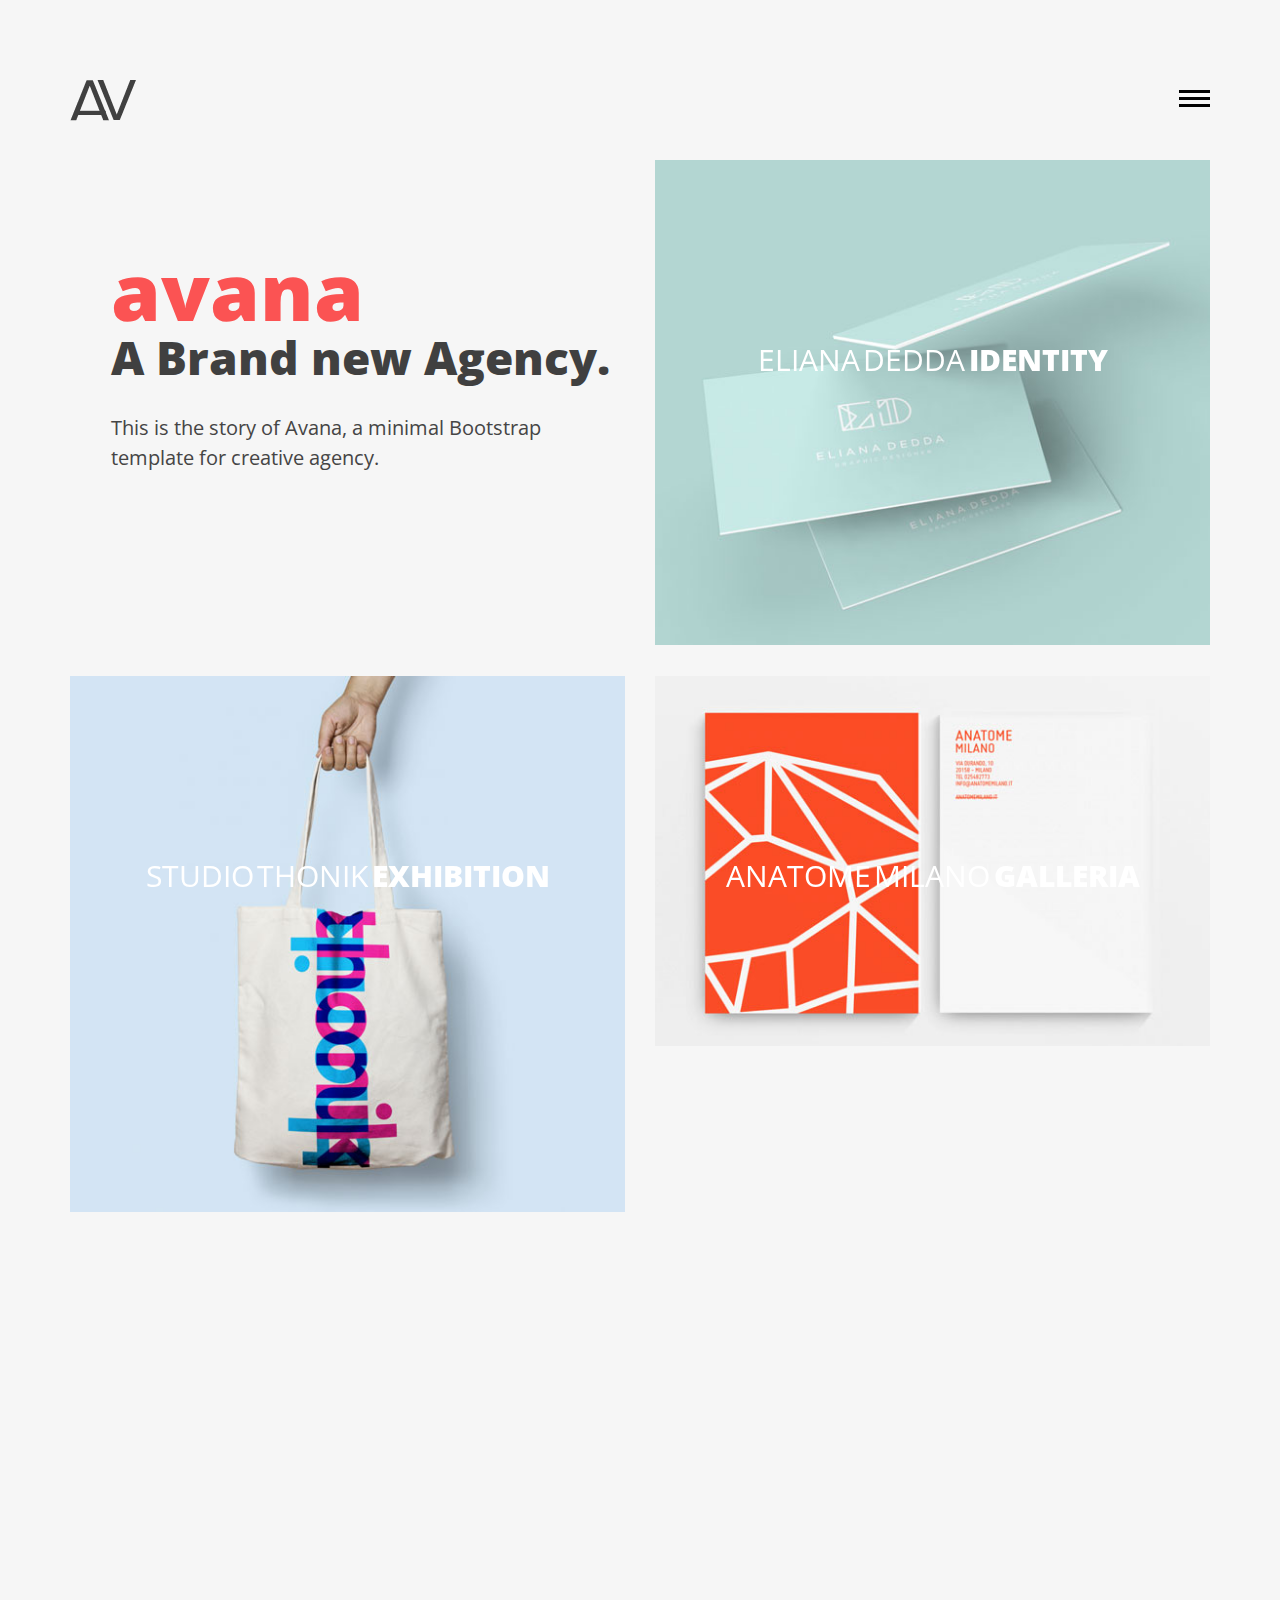
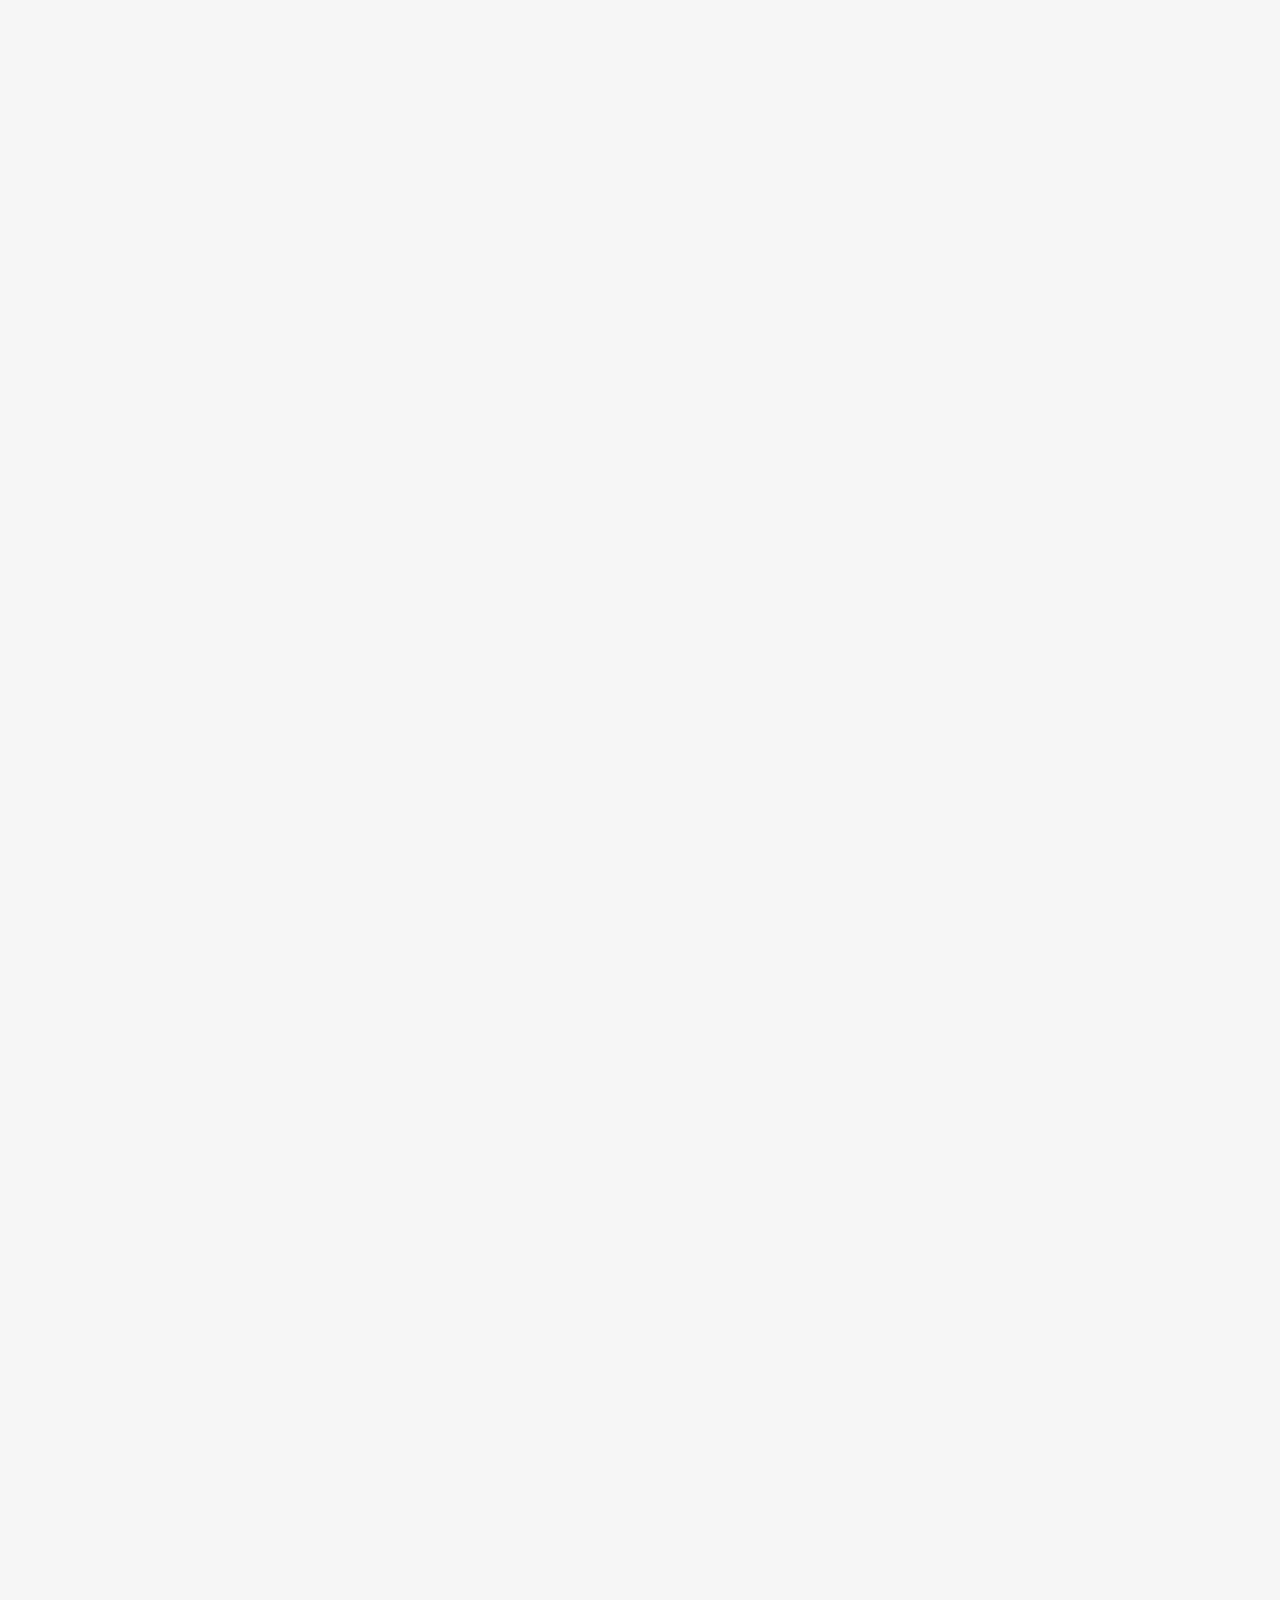
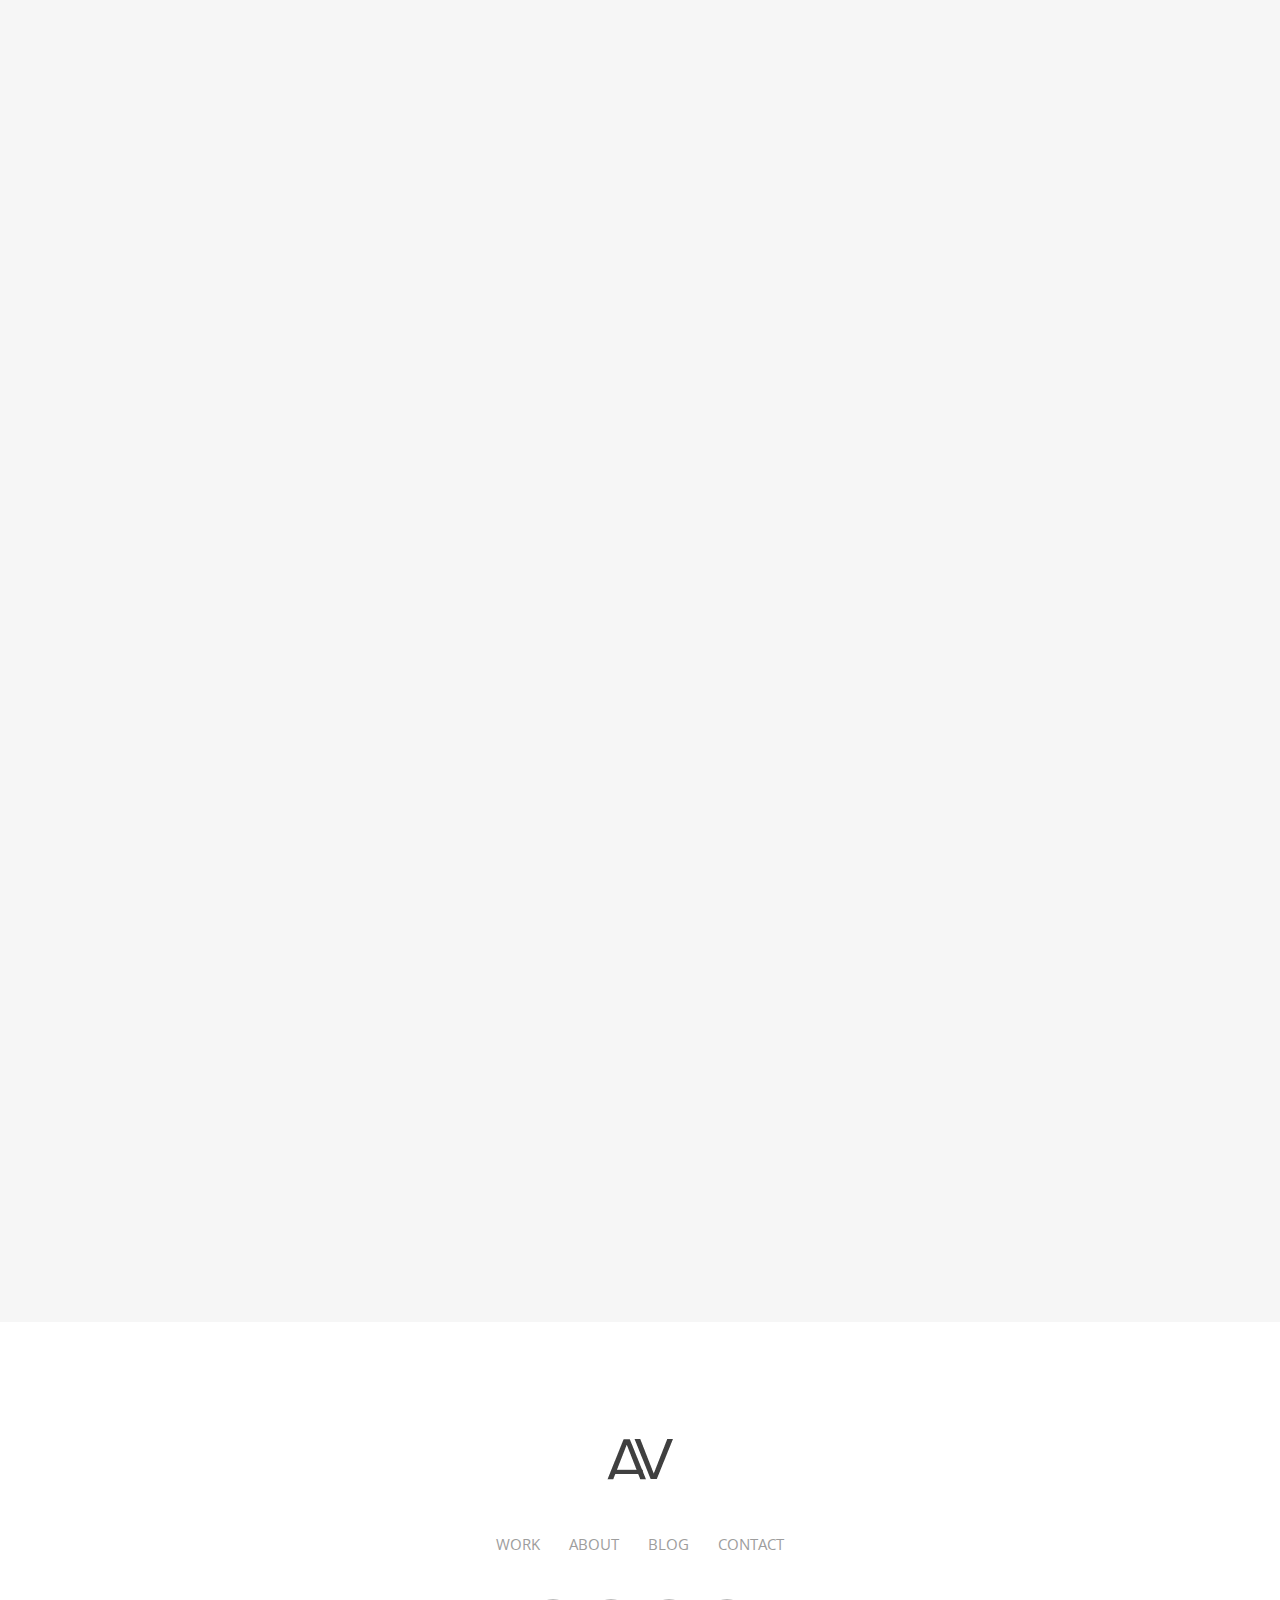
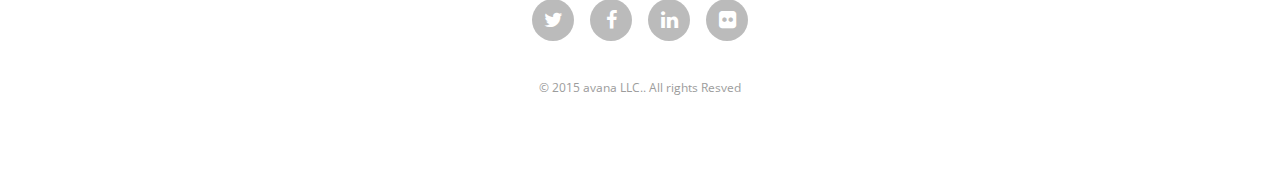
==== index.html @ 45165d76 "avana" ====
<!DOCTYPE HTML>

 <html>

    <head>

    	<meta name="viewport" content="width=device-width, initial-scale=1, maximum-scale=1" />

        <meta charset="utf-8">

        <!-- Description, Keywords and Author -->

        <meta name="description" content="">

        <meta name="author" content="">

        

        <title>:: avana LLC ::</title>

		<link rel="shortcut icon" href="images/favicon.ico" type="image/x-icon">



        <!-- style -->

        <link href="css/style.css" rel="stylesheet" type="text/css">

        <!-- style -->

        <!-- bootstrap -->

        <link href="css/bootstrap.min.css" rel="stylesheet" type="text/css">

        <!-- responsive -->

        <link href="css/responsive.css" rel="stylesheet" type="text/css">

        <!-- font-awesome -->

        <link href="css/font-awesome.min.css" rel="stylesheet" type="text/css">

        <!-- font-awesome -->

        <link href="css/effects/set2.css" rel="stylesheet" type="text/css">

        <link href="css/effects/normalize.css" rel="stylesheet" type="text/css">

        <link href="css/effects/component.css"  rel="stylesheet" type="text/css" >

	</head>



    <body>

    

    	<!-- header -->

        	<header role="header">

            	<div class="container">

                	<!-- logo -->

                    	<h1>

                        	<a href="index.html" title="avana LLC"><img src="images/logo.png" title="avana LLC" alt="avana LLC"/></a>

                        </h1>

                    <!-- logo -->

                    <!-- nav -->

                    <nav role="header-nav" class="navy">

                        <ul>

                            <li class="nav-active"><a href="index.html" title="Work">Work</a></li>

                            <li><a href="about.html" title="About">About</a></li>

                            <li><a href="blog.html" title="Blog">Blog</a></li>

                            <li><a href="contact.html" title="Contact">Contact</a></li>

                        </ul>

                    </nav>

                    <!-- nav -->

                </div>

            </header>

        <!-- header -->

        <!-- main -->

        <main role="main-home-wrapper" class="container">

        	

            <div class="row">

            

            	<section class="col-xs-12 col-sm-6 col-md-6 col-lg-6 ">

                	<article role="pge-title-content">

                    	<header>

                        	<h2><span>avana</span> A Brand new Agency.</h2>

                        </header>

                        <p>This is the story of Avana, a minimal Bootstrap template for creative agency.</p>

                    </article>

                </section>

                

                <section class="col-xs-12 col-sm-6 col-md-6 col-lg-6 grid">

                	<figure class="effect-oscar">

                    	<img src="images/home-images/image-1.jpg" alt="" class="img-responsive"/>

                        <figcaption>

                        	<h2>Eliana Dedda<span> Identity</span></h2>

							<p>Personal Brand Identity.</p>

							<a href="works-details.html">View more</a>

                        </figcaption>

                    </figure>

                </section>

                

                <div class="clearfix"></div>

                

                <section class="col-xs-12 col-sm-6 col-md-6 col-lg-6 grid">

                	<ul class="grid-lod effect-2" id="grid">

                    	<li>

                        	<figure class="effect-oscar">

                            <img src="images/home-images/image-2.jpg" alt="" class="img-responsive"/>

                            <figcaption>

                            	

                                    <h2>Studio Thonik <span>Exhibition</span></h2>

                                    <p>Project for Thonik, design studio based in Amsterdam</p>

                                    <a href="works-details.html">View more</a>

                                

                            </figcaption>

                        </figure>

                        </li>

                        

                        <li>

                        	<figure class="effect-oscar">

                            <img src="images/home-images/image-4.jpg" alt="" class="img-responsive"/>

                            <figcaption>

                                <h2>A Brand <span>new Agency</span></h2>

                                <p>Over 40,000 customers use our themes to power their</p>

                                <a href="works-details.html">View more</a>

                            </figcaption>

                        </figure>

                        </li>

                        <li>

                        	<figure class="effect-oscar">

                            <img src="images/home-images/image-2.jpg" alt="" class="img-responsive"/>

                             <figcaption>

                                <h2>Studio Thonik <span>Exhibition</span></h2>

                                    <p>Project for Thonik, design studio based in Amsterdam</p>

                                <a href="works-details.html">View more</a>

                            </figcaption>

                        </figure>

                        </li>

                        <li>

                        	<figure class="effect-oscar">

                            <img src="images/home-images/image-4.jpg" alt="" class="img-responsive"/>

                             <figcaption>

                                <h2>A Brand <span>new Agency</span></h2>

                                <p>Over 40,000 customers use our themes to power their</p>

                                <a href="works-details.html">View more</a>

                            </figcaption>

                        </figure>

                        </li>

                        <li>

                        	<figure class="effect-oscar">

                            <img src="images/home-images/image-2.jpg" alt="" class="img-responsive"/>

                             <figcaption>

                                <h2>Studio Thonik <span>Exhibition</span></h2>

                                    <p>Project for Thonik, design studio based in Amsterdam</p>

                                <a href="works-details.html">View more</a>

                            </figcaption>

                        </figure>

                        </li>

                        <li>

                        	<figure class="effect-oscar">

                            <img src="images/home-images/image-4.jpg" alt="" class="img-responsive"/>

                             <figcaption>

                                <h2>A Brand <span>new Agency</span></h2>

                                <p>Over 40,000 customers use our themes to power their</p>

                                <a href="works-details.html">View more</a>

                            </figcaption>

                        </figure>

                        </li>

                        <li>

                        	<figure class="effect-oscar">

                            <img src="images/home-images/image-2.jpg" alt="" class="img-responsive"/>

                             <figcaption>

                                <h2>Studio Thonik <span>Exhibition</span></h2>

                                    <p>Project for Thonik, design studio based in Amsterdam</p>

                                <a href="works-details.html">View more</a>

                            </figcaption>

                        </figure>

                        </li>

                        <li>

                        	<figure class="effect-oscar">

                            <img src="images/home-images/image-4.jpg" alt="" class="img-responsive"/>

                             <figcaption>

                                <h2>A Brand <span>new Agency</span></h2>

                                <p>Over 40,000 customers use our themes to power their</p>

                                <a href="works-details.html">View more</a>

                            </figcaption>

                        </figure>

                        </li>

                    </ul>

                </section>

                

                <section class="col-xs-12 col-sm-6 col-md-6 col-lg-6 grid">

                	<ul class="grid-lod effect-2" id="grid">

                    	<li>

                        	<figure class="effect-oscar">

                            <img src="images/home-images/image-3.jpg" alt="" class="img-responsive"/>

                             <figcaption>

                                <h2>Anatome Milano <span>Galleria</span></h2>

                                <p>Galerie Anatome based in Paris</p>

                                <a href="works-details.html">View more</a>

                            </figcaption>

                        </figure>

                        </li>

                        <li>

                        	<figure class="effect-oscar">

                            <img src="images/home-images/image-5.jpg" alt="" class="img-responsive"/>

                             <figcaption>

                                <h2>A Brand <span>new Agency</span></h2>

                                <p>Over 40,000 customers use our themes to power their</p>

                                <a href="works-details.html">View more</a>

                            </figcaption>

                        </figure>

                        </li>

                        <li>

                        	<figure class="effect-oscar">

                            <img src="images/home-images/image-3.jpg" alt="" class="img-responsive"/>

                             <figcaption>

                                <h2>Anatome Milano <span>Galleria</span></h2>

                                <p>Galerie Anatome based in Paris</p>

                                <a href="works-details.html">View more</a>

                            </figcaption>

                        </figure>

                        </li>

                        <li>

                        	<figure class="effect-oscar">

                            <img src="images/home-images/image-5.jpg" alt="" class="img-responsive"/>

                             <figcaption>

                                <h2>A Brand <span>new Agency</span></h2>

                                <p>Over 40,000 customers use our themes to power their</p>

                                <a href="works-details.html">View more</a>

                            </figcaption>

                        </figure>

                        </li>

                        <li>

                        	<figure class="effect-oscar">

                            <img src="images/home-images/image-3.jpg" alt="" class="img-responsive"/>

                             <figcaption>

                               <h2>Anatome Milano <span>Galleria</span></h2>

                                <p>Galerie Anatome based in Paris</p>

                                <a href="works-details.html">View more</a>

                            </figcaption>

                        </figure>

                        </li>

                        <li>

                             <figure class="effect-oscar">

                                <img src="images/home-images/image-5.jpg" alt="" class="img-responsive"/>

                                 <figcaption>

                                <h2>A Brand <span>new Agency</span></h2>

                                <p>Over 40,000 customers use our themes to power their</p>

                                <a href="works-details.html">View more</a>

                            </figcaption>

                            </figure>

                        </li>

                        <li>

                       	 	<figure class="effect-oscar">

                            <img src="images/home-images/image-3.jpg" alt="" class="img-responsive"/>

                             <figcaption>

                                <h2>Anatome Milano <span>Galleria</span></h2>

                                <p>Galerie Anatome based in Paris</p>

                                <a href="works-details.html">View more</a>

                            </figcaption>

                        </figure>

                        </li>

                        <li>

                        	<figure class="effect-oscar">

                            <img src="images/home-images/image-5.jpg" alt="" class="img-responsive"/>

                             <figcaption>

                                <h2>A Brand <span>new Agency</span></h2>

                                <p>Over 40,000 customers use our themes to power their</p>

                                <a href="works-details.html">View more</a>

                            </figcaption>

                        </figure>

                        </li>

                    </ul>

                </section>

                <div class="clearfix"></div>

            </div>

        </main>

    	<!-- main -->

        <!-- footer -->

        <footer role="footer">

            <!-- logo -->

                <h1>

                    <a href="index.html" title="avana LLC"><img src="images/logo.png" title="avana LLC" alt="avana LLC"/></a>

                </h1>

            <!-- logo -->

            <!-- nav -->

            <nav role="footer-nav">

            	<ul>

                	<li><a href="index.html" title="Work">Work</a></li>

                    <li><a href="about.html" title="About">About</a></li>

                    <li><a href="blog.html" title="Blog">Blog</a></li>

                    <li><a href="contact.html" title="Contact">Contact</a></li>

                </ul>

            </nav>

            <!-- nav -->

            <ul role="social-icons">

            	<li><a href="#"><i class="fa fa-twitter" aria-hidden="true"></i></a></li>

                <li><a href="#"><i class="fa fa-facebook" aria-hidden="true"></i></a></li>

                <li><a href="#"><i class="fa fa-linkedin" aria-hidden="true"></i></a></li>

                <li><a href="#"><i class="fa fa-flickr" aria-hidden="true"></i></a></li>

            </ul>

            <p class="copy-right">&copy; 2015  avana LLC.. All rights Resved</p>

        </footer>

        <!-- footer -->

    

        <!-- jQuery (necessary for Bootstrap's JavaScript plugins) -->

        <script src="js/jquery.min.js" type="text/javascript"></script>

        <!-- custom -->

		<script src="js/nav.js" type="text/javascript"></script>

        <script src="js/custom.js" type="text/javascript"></script>

        <!-- Include all compiled plugins (below), or include individual files as needed -->

        <script src="js/bootstrap.min.js" type="text/javascript"></script>

        <script src="js/effects/masonry.pkgd.min.js"  type="text/javascript"></script>

		<script src="js/effects/imagesloaded.js"  type="text/javascript"></script>

		<script src="js/effects/classie.js"  type="text/javascript"></script>

		<script src="js/effects/AnimOnScroll.js"  type="text/javascript"></script>

        <script src="js/effects/modernizr.custom.js"></script>

        <!-- jquery.countdown -->

        <script src="js/html5shiv.js" type="text/javascript"></script>

    </body>

</html>
---- css/style.css ----
/*

	Theme Name: avana LLC

	Template URI: 

	Description: 

	Author:

	Author URI: 

	License: 

	License URI:

	Version: 1.0

	

	1. Body style

	2. Header

	3. Main

	4. Footer

	5. About

	

*/

@import url(https://fonts.googleapis.com/css?family=Open+Sans:400,300,300italic,400italic,600,600italic,700,700italic,800,800italic);

html {

	-ms-text-size-adjust: 100%;

	-webkit-text-size-adjust: 100%;

}

*, *:before, *:after {

	-webkit-box-sizing: border-box;

	-moz-box-sizing: border-box;

	box-sizing: border-box;

}

input, textarea {

	-webkit-appearance: none;

	-webkit-border-radius: 0;

}

button, html input[type="button"],/* 1 */ input[type="reset"], input[type="submit"] {

	-webkit-appearance: button;

	cursor: pointer;

 *overflow:visible;

}

body, img,.commentys-form input[type="text"],.commentys-form input[type="email"],.commentys-form input[type="url"],.commentys-form textarea {

	transition: all .2s linear;

	-o-transition: all .2s linear;

	-moz-transition: all .2s linear;

	-webkit-transition: all .2s linear;

}

html, body, div, span, object, iframe, h1, h2, h3, h4, h5, h6, p, blockquote, pre, abbr, address, cite, code, del, dfn, em, img, ins, kbd, q, samp, small, strong, sub, sup, var, b, i, dl, dt, dd, ol, ul, li, fieldset, form, label, legend, table, caption, tbody, tfoot, thead, tr, th, td, article, aside, canvas, details, figcaption, figure, footer, header, hgroup, menu, nav, section, summary, time, mark, audio, video, input, main {

	-webkit-box-sizing: border-box;

	-moz-box-sizing: border-box;

	box-sizing: border-box;

	margin: 0;

	padding: 0;

	vertical-align: baseline;

	border: 0;

	outline: 0;

}

article, aside, details, figcaption, figure, footer, header, hgroup, menu, nav, section, img, main {

	display: block

}

audio, canvas, video {

	display: inline-block;

 *display:inline;

 *zoom:1

}

blockquote:before, blockquote:after, q:before, q:after {

	content: '';

	content: none;

}

.clear {

	clear: both;

	line-height: 0;

	height: 0;

}

a {

	text-decoration: none;

	outline: none;

	color: #010101;

	transition-delay: 0s;

	transition-duration: 0.6s;

	transition-property: all;

	transition-timing-function: ease;

}

a:focus, img:focus, button:focus, .btn:focus {outline: none;}

::-moz-selection {background-color:#fb5353;color:#fff;text-shadow:none;}

::selection {background-color: #fb5353;color: #fff;text-shadow: none;}

@font-face {font-family: 'Open Sans', sans-serif;}

/*===== Header ===*/

header[role="header"]{ padding-top:80px; padding-bottom:39px}

header[role="header"] h1{ padding:0; margin:0}

header[role="header"] h1 > a{ max-width:66px; display:block; float:left}

header[role="header"] nav{ padding-top:10px;transition-delay: 0s;

transition-duration: 0.6s;transition-property: all;transition-timing-function: ease;}

header[role="header"] nav ul{ display:none; position: fixed; z-index:60; text-align:center; width:100%; height:100%; top:0; left:0; right:0; background-color:rgba(255,255,255,0.8); padding:0; margin:0; padding-top:199px;}

header[role="header"] nav ul > li{ font-weight:800; font-size:42px; display:block}

header[role="header"] nav ul > li > a{ display:block; line-height:72px; color:#404040}

header[role="header"] nav ul > li:hover a,header[role="header"] nav ul > li.nav-active a{ text-decoration:none; color:#fb5353}

header[role="header"] nav #menu-button {width: 31px;font-size: 0;float: right;height: 19px;position: relative; z-index:70;

-webkit-transform: rotate(0deg);-moz-transform: rotate(0deg);-o-transform: rotate(0deg);transform: rotate(0deg);-webkit-transition: .5s ease-in-out;-moz-transition: .5s ease-in-out;-o-transition: .5s ease-in-out;transition: .5s ease-in-out;cursor: pointer;}

header[role="header"] nav #menu-button span {display: block;position: absolute;z-index: 60;height: 3px;

width: 100%;background: #111111;opacity: 1;left: 0;

-webkit-transform: rotate(0deg);-moz-transform: rotate(0deg);-o-transform: rotate(0deg);

transform: rotate(0deg);-webkit-transition: .25s ease-in-out;-moz-transition: .25s ease-in-out;-o-transition: .25s ease-in-out;transition: .25s ease-in-out;}

header[role="header"] nav #menu-button span {background: #010101;}

header[role="header"] nav #menu-button span:nth-child(1) {top:0px;}

header[role="header"] nav #menu-button span:nth-child(2) {top:7px;}

header[role="header"] nav #menu-button span:nth-child(3) {top:14px;}

header[role="header"] nav #menu-button.open span:nth-child(1) {top: 10px;

-webkit-transform: rotate(135deg);-moz-transform: rotate(135deg);-o-transform: rotate(135deg);transform: rotate(135deg);}

header[role="header"] nav #menu-button.open span:nth-child(2) {opacity: 0;left: -60px;}

header[role="header"] nav #menu-button.open span:nth-child(3) {top: 10px;

-webkit-transform: rotate(-135deg);-moz-transform: rotate(-135deg);-o-transform: rotate(-135deg);transform: rotate(-135deg);}

/*===== main ===*/

main[role="main-home-wrapper"],main[role="main-inner-wrapper"] { padding-bottom:90px}

main[role="main-home-wrapper"] article[role="pge-title-content"],main[role="main-inner-wrapper"] article[role="pge-title-content"]{ padding-left:41px}

main[role="main-home-wrapper"] article[role="pge-title-content"] header,main[role="main-inner-wrapper"] article[role="pge-title-content"] header{ padding-bottom:19px; padding-top:83px}

main[role="main-home-wrapper"] article[role="pge-title-content"] header h2,main[role="main-inner-wrapper"] article[role="pge-title-content"] header h2{ font-size:46px; line-height:53px; color:#404040; font-weight:800}

main[role="main-home-wrapper"] article[role="pge-title-content"] header h2 span,main[role="main-inner-wrapper"] article[role="pge-title-content"] header h2 span{ display:block; font-size:80px; color:#fb5353; padding-bottom:15px}

main[role="main-home-wrapper"] article[role="pge-title-content"] p,main[role="main-inner-wrapper"] article[role="pge-title-content"] p{ font-size:20px; line-height:30px; color:#454545}

/*===== footer ===*/

footer[role="footer"]{ background-color:#FFF; padding-top:100px; padding-bottom:77px}

footer[role="footer"] > h1 a{ margin:0 auto; display:block; max-width:66px;}

footer[role="footer"] nav{ padding-top:37px; padding-bottom:43px}

footer[role="footer"] nav > ul{ text-align:center; padding:0; margin:0}

footer[role="footer"] nav > ul > li{ display: inline-block; text-transform:uppercase; font-size:15px; margin:0 13px}

footer[role="footer"] nav > ul > li > a{ color:#9d9d9d}

footer[role="footer"] nav > ul > li:hover a{ text-decoration:none; color:#fb5353}

footer[role="footer"] ul[role="social-icons"]{ padding:0; margin:0; text-align:center; padding-bottom:40px;}

footer[role="footer"] ul[role="social-icons"] > li{ display: inline-block; margin:0 6.5px}

footer[role="footer"] ul[role="social-icons"] > li > a{ display:block; width:42px; height:42px; background-color:#bbbbbb; color:#FFF; line-height:42px; font-size:20px; border-radius:100%; text-align:center}

footer[role="footer"] ul[role="social-icons"] > li:hover a{ background-color:#fb5353}

footer[role="footer"] .copy-right{ text-align:center; display:block; font-size:12px; line-height:13px; color:#9c9c9c}

/*===== About ===*/

main[role="main-inner-wrapper"] .about-content{ background-color:#fb5353; padding-top:57px; padding-left:70px; padding-right:67px; padding-bottom:58px}

main[role="main-inner-wrapper"] .about-content p{ font-size:17px; line-height:30px; color:#FFF; padding-bottom:20px}

main[role="main-inner-wrapper"] .thumbnails-pan{ padding-top:30px}

main[role="main-inner-wrapper"] .thumbnails-pan section figure{ background-color:#FFF; position:relative; overflow:hidden; cursor:pointer}

main[role="main-inner-wrapper"] .thumbnails-pan section figure,main[role="main-inner-wrapper"] .thumbnails-pan section figure, img,main[role="main-inner-wrapper"] .thumbnails-pan section figure figcaption,section.blog-content figure,section.blog-content figure img,section.blog-content  article{transition-delay: 0s;transition-duration: 0.6s;transition-property: all;transition-timing-function: ease;}

main[role="main-inner-wrapper"] .thumbnails-pan section figure figcaption{ position:absolute; bottom:-50%; left:0; right:0; background-color:#fb5353; margin:0 69px; text-align:center; color:#FFF; padding-top:16px; padding-bottom:27px}

main[role="main-inner-wrapper"] .thumbnails-pan section figure figcaption h3{ font-size:21px; line-height:22px; font-weight:300}

main[role="main-inner-wrapper"] .thumbnails-pan section figure figcaption h5{ text-transform:uppercase; font-size:13px; line-height:14px; font-weight:bold}

main[role="main-inner-wrapper"] .thumbnails-pan section figure:hover,section.blog-content:hover article{ background-color:#fb5353; color:#FFF}

main[role="main-inner-wrapper"] .thumbnails-pan section figure:hover img,section.blog-content:hover figure img{-webkit-transform: scale3d(1.08,1.08,2);transform: scale3d(1.08,1.08,2); opacity:0.5}

main[role="main-inner-wrapper"] .thumbnails-pan section figure:hover figcaption{ bottom:0;}

/*===== Blog ===*/

article[role="pge-title-content"].blog-header{ padding-bottom:218px}

section.blog-content{ margin-bottom:29px}

section.blog-content figure{ overflow:hidden; position:relative;background-color: rgba(255,255,255,0.4); cursor:pointer}

section.blog-content figure .post-date{ text-align:center; color:#FFF; font-weight:800; font-size:14px; line-height:18px; text-transform:uppercase; display:block; background-color:#fb5353; width:130px; height:130px; position:absolute; left:0; top:0; padding-top:41px; z-index:50}

section.blog-content figure .post-date span{ font-size:50px; line-height:35px; display:block}

section.blog-content  article{ font-size:21px; line-height:30px; color:#FFF;  font-weight:800; color:#343434; padding-left:42px; padding-top:33px; padding-bottom:31px;}

section.blog-content:hover figure img{ opacity:0.5}

/*===== Contact ===*/

article[role="pge-title-content"].contact-header{ padding-bottom:218px}

article[role="pge-title-content"].contact-header p a{ color:#343434; padding-right:34px}

article[role="pge-title-content"].contact-header p a:hover{color:#fb5353; text-decoration:none}

.demo-wrapper {width: 100%;margin: 0 auto;height:499px;}

#surabaya {width: 100%;height: 100%;}

.error_message{ color:#e84d49}

#success_page h3,#success_page p{color:#60ca6f }

.contat-from-wrapper{ padding:0 69px; margin-top:108px}

.contat-from-wrapper input[type="text"],.contat-from-wrapper input[type="email"],.contat-from-wrapper textarea{ width:100%; display:block; outline:none; border-bottom:1px solid #bbbbbb; background-color:inherit; color:#404040; font-size:21px; line-height:23px; padding-bottom:24px}

.contat-from-wrapper input[type="text"]:focus,.contat-from-wrapper input[type="email"]:focus,.contat-from-wrapper textarea:focus{ border-bottom-color:#9f9e9e}

.contat-from-wrapper form ::-webkit-input-placeholder { color:#404040; }

.contat-from-wrapper form ::-moz-placeholder { color:#404040; } /* firefox 19+ */

.contat-from-wrapper form :-ms-input-placeholder { color:#404040; } /* ie */

.contat-from-wrapper form input:-moz-placeholder { color:#404040; }

.contat-from-wrapper textarea{ border-bottom:1px solid #bbbbbb; border-left:none; border-right:none; border-top:none; height:77px; margin-top:56px}

.contat-from-wrapper input[type="submit"]{ display:block; border:none; outline:none; width:200px; line-height:60px; text-transform:uppercase; font-size:21px; color:#FFF; font-weight:800; letter-spacing:2px; background-color:#e84d49; margin:41px auto; margin-bottom:0}

.contat-from-wrapper input[type="submit"]:hover{background-color:#f8524e}

/*== Work Details ==*/

.work-details,.blog-details{ padding:0 69px; margin-top:73px}

.work-details header h2{ color:#343434; font-size:36px; font-weight:800}

.work-details header a{ display:inline-block; color:#fb5353; font-size:18px;font-weight:800;padding-top:3px}

.work-details header a i{ color:#0d0d0d; padding-left:10px}

.work-details header a:hover{ color:#0d0d0d; text-decoration:none}

.work-details header a:hover i{ color:#fb5353}

.work-details p{ font-size:16px; color:#666666; line-height:30px; margin-bottom:20px; font-weight:300}

.work-details p strong{ font-weight:800}

.work-images{ margin-top:46px}

.work-images li{ margin-bottom:50px}

/*== Blog Details ==*/

.bog-header { padding-bottom:62px}

.bog-header h3,.comments-pan h3,.commentys-form h4{ color:#404040;font-weight:800; padding-bottom:24px; display:block}

.bog-header h3 span{ color:#fb5353}

.bog-header h2{ font-size:36px; font-weight:normal}

.blog-details .enter-content{ margin-top:62px}

.blog-details .enter-content p{ font-size:16px; line-height:30px; font-weight:300; margin-bottom:23px}

.comments-pan{border-top:2px solid #dedede; padding-top:15px}

.comments-pan h3{border-bottom:2px solid #dedede; padding-bottom:34px; margin-bottom:52px}

.comments-reply,.reply-pan{ padding:0; margin:0; list-style:none}

.comments-reply li{ display:block; border-bottom:2px solid #dedede; overflow:hidden; padding-bottom:51px; margin-bottom:39px}

.comments-reply li figure{ float:left; width:70px; background-color:#000}

.comments-reply li section{ float:left; padding-left:30px; font-size:16px; line-height:30px; font-weight:300; color:#343434;width: 92%;}

.comments-reply li section .date-pan{ font-size:14px; line-height:18px; padding-bottom:25px}

.comments-reply li section h4{font-weight:800; color:#404040; font-size:21px; margin-bottom:6px; margin-top:0}

.comments-reply li section h4 a{ font-size:16px; color:#fb5353;font-weight:400; display:inline-block; padding-left:20px}

.reply-pan{ clear:both; display:block; margin-left:100px;padding-top:39px }

.reply-pan li{ border-bottom:none;border-top:2px solid #dedede; padding-bottom:0; margin-bottom:0;padding-top:38px;}

.commentys-form h4{ font-size:24px}

.commentys-form form{ margin-top:30px}

.commentys-form input[type="text"],.commentys-form input[type="email"],.commentys-form input[type="url"],.commentys-form textarea{ font-size:21px; line-height:22px; color:#404040; padding-bottom:26px; border-bottom:2px solid #bbbbbb; width:100%; display:block; border-left:none; border-right:none; border-top:none; background-color:transparent; outline:none}

.commentys-form textarea{ margin-top:57px}

.commentys-form input[type="text"]:focus,.commentys-form input[type="email"]:focus,.commentys-form input[type="url"]:focus,.commentys-form textarea:focus{ border-bottom-color:#000}

.commentys-form input[type="button"]{ padding:0 36px; text-transform:uppercase; display:inline-block; font-size:21px; line-height:60px; color:#FFF; font-weight: bold; text-align:center; border:none; outline:none; background-color:#fb5353; margin-top:50px}

.commentys-form input[type="button"]:hover{ background-color:#ff5c5c}
---- css/responsive.css ----
/* md */
@media (min-width: 992px) and (max-width: 1199px) {
	.comments-reply li section{ width:88%}
}
/* sm */
@media (min-width: 768px) and (max-width: 991px) {
	header[role="header"]{ padding:8% 0;}
	header[role="header"] nav ul{ padding-top:10%}
	main[role="main-home-wrapper"] article[role="pge-title-content"],main[role="main-inner-wrapper"] article[role="pge-title-content"]{ padding-left:0}
	main[role="main-home-wrapper"] article[role="pge-title-content"] header,main[role="main-inner-wrapper"] article[role="pge-title-content"] header{ padding-top:0}
	main[role="main-home-wrapper"] article[role="pge-title-content"] header h2,main[role="main-inner-wrapper"] article[role="pge-title-content"] header h2{ font-size:34px}
	main[role="main-home-wrapper"] article p br{ display:none}
	footer[role="footer"]{ padding:30px 0}
	footer[role="footer"] nav{ padding:15px 0}
	main[role="main-inner-wrapper"] .about-content{ padding:5%}
	main[role="main-inner-wrapper"] .thumbnails-pan section figure figcaption{ margin:0 10%}
	section.blog-content figure .post-date{ padding-top:20px; height:100px; width:100px}
	article.contact-header[role="pge-title-content"] p a{padding-right:10px}
	.contat-from-wrapper{ margin-top:10px; padding:0 15px}
	.grid-lod li{ width:100% !important; position:static !important; display:inline-block}
	.grid-lod li img{ width:100%}
	.work-details,.blog-details{ padding:0; margin-top:0}
	.comments-reply li section{ width:88%}
}
/* xs */
@media (max-width: 767px) {
	header[role="header"]{ padding:8% 0;}
	header[role="header"] nav ul{ padding-top:10%}
	header[role="header"] nav ul > li{ font-size:30px}
	header[role="header"] nav ul > li > a{ line-height:55px}
	main[role="main-home-wrapper"] article[role="pge-title-content"],main[role="main-inner-wrapper"] article[role="pge-title-content"]{ padding-left:0}
	main[role="main-home-wrapper"] article[role="pge-title-content"] header,main[role="main-inner-wrapper"] article[role="pge-title-content"] header{ padding-top:10px}
	main[role="main-home-wrapper"] article[role="pge-title-content"] header h2,main[role="main-inner-wrapper"] article[role="pge-title-content"] header h2{ font-size:47px}
	main[role="main-home-wrapper"] article[role="pge-title-content"] header h2 span, main[role="main-inner-wrapper"] article[role="pge-title-content"] header h2 span{ font-size:60px;}
	main[role="main-home-wrapper"] article{ padding-bottom:30px}
	main[role="main-home-wrapper"] article p br{ display:none}
	footer[role="footer"]{ padding:40px 0}
	footer[role="footer"] nav{ padding:15px 0}
	main[role="main-inner-wrapper"] .about-content{ padding:5%}
	main[role="main-inner-wrapper"] .thumbnails-pan section figure{ margin-bottom:20px}
	article[role="pge-title-content"].blog-header,article[role="pge-title-content"].contact-header{ padding-bottom:30px}
	section.blog-content figure .post-date{ padding-top:20px; height:100px; width:100px}
	section.blog-content article{ padding:2% 5%; font-size:18px; line-height:24px;font-family: 'proxima_nova_cn_rgregular';}
	article.contact-header[role="pge-title-content"] p a{ font-size:18px; padding-right:10px}
	.contat-from-wrapper{ margin-top:10px; padding:0 15px}
	.contat-from-wrapper input[type="text"], .contat-from-wrapper input[type="email"]{ margin-bottom:20px}
	.contat-from-wrapper textarea{ margin-top:0}
	.work-details,.blog-details{ padding:0; margin-top:0}
	.work-images{ margin-top:0}
	.work-images li{ margin-bottom:0; width:100%}
	.work-images li figcaption h2{ font-size:18px;}
	.grid-lod li{ width:100% !important; position:static !important}
	.bog-header h3, .comments-pan h3, .commentys-form h4{ padding-bottom:0}
	.bog-header h2{ font-size:18px; line-height:26px}
	.bog-header{ padding-bottom:20px}
	.blog-details .enter-content{ margin-top:10px}
	.blog-details .enter-content p,.comments-reply li section{ font-size:14px; line-height:26px}
	.comments-pan h3{ padding-bottom:20px; margin-top:0}
	.comments-reply li section{ float:none; width:auto; padding-left:0}
	.comments-reply li figure{ margin-right:20px}
	.reply-pan{ margin-left:20px}
	.commentys-form input[type="text"], .commentys-form input[type="email"], .commentys-form input[type="url"], .commentys-form textarea{ margin-bottom:20px}
	.commentys-form textarea{ margin-top:0; margin-bottom:0}
	
}
---- css/effects/set2.css ----
.grid {

	position: relative;

	list-style: none; overflow:hidden; 

	text-align: center;

}



/* Common style */

.grid figure {

	position: relative;margin-bottom:31px;

	overflow: hidden;

	min-width: 100%;

	max-width: 100%;

	width:100%;

	height: 100%; min-height:100%;

	background: #3085a3;

	text-align: center;

	cursor: pointer;

}



.grid figure img {

	position: relative;

	display: block;

	min-height: 100%;

	max-width: 100%;

	opacity: 0.8;

}



.grid figure figcaption {

	padding:0;

	color: #fff;

	text-transform: uppercase;

	font-size: 1.25em;

	-webkit-backface-visibility: hidden;

	backface-visibility: hidden;

	line-height:100%;

}

.grid figure figcaption header a{}

.grid figure figcaption::before,

.grid figure figcaption::after {

	pointer-events: none;

}



.grid figure figcaption,

.grid figure figcaption > a {

	position: absolute;

	top: 0;

	left: 0;

	width: 100%;

	height: 100%;

}



/* Anchor will cover the whole item by default */

/* For some effects it will show as a button */

.grid figure figcaption > a {

	z-index: 1000;

	text-indent: 200%;

	white-space: nowrap;

	font-size: 0;

	opacity: 0;

}



.grid figure h2 {

	word-spacing: -0.15em;

	font-weight:400; color:#FFF;

}



.grid figure h2 span {

	font-weight: 800;

}



.grid figure h2,

.grid figure p {

	margin: 0;

}



.grid figure p {

	letter-spacing: 1px;

	font-size:16px; line-height:22px;

}





/* Individual effects */




/*---------------*/

/***** Oscar *****/

/*---------------*/



figure.effect-oscar {

	/*background: -webkit-linear-gradient(45deg, #22682a 0%, #9b4a1b 40%, #3a342a 100%);

	background: linear-gradient(45deg, #22682a 0%,#9b4a1b 40%,#3a342a 100%);*/

	background-color:#fb5353;

}



figure.effect-oscar img {

	opacity: 1;

	-webkit-transition: opacity 0.35s;

	transition: opacity 0.35s;

}



figure.effect-oscar figcaption {

	padding: 4em;

	background-color: rgba(58,52,42,0);

	-webkit-transition: background-color 0.35s;

	transition: background-color 0.35s;

}



figure.effect-oscar figcaption::before {

	position: absolute;

	top: 30px;

	right: 30px;

	bottom: 30px;

	left: 30px;

	border: 1px solid #fff;

	content: '';

}



figure.effect-oscar h2 {

font-weight:400;	margin: 20% 0 10px 0;

	-webkit-transition: -webkit-transform 0.35s;

	transition: transform 0.35s;

	-webkit-transform: translate3d(0,100%,0);

	transform: translate3d(0,100%,0);

}

figure.effect-oscar h2 span{

	font-weight:800

}

figure.effect-oscar figcaption::before,

figure.effect-oscar p {

	font-weight:400;

	opacity: 0;

	-webkit-transition: opacity 0.35s, -webkit-transform 0.35s;

	transition: opacity 0.35s, transform 0.35s;

	-webkit-transform: scale(0);

	transform: scale(0);

}



figure.effect-oscar:hover h2 {

	-webkit-transform: translate3d(0,0,0);

	transform: translate3d(0,0,0);

}



figure.effect-oscar:hover figcaption::before,

figure.effect-oscar:hover p {

	opacity: 1;

	-webkit-transform: scale(1);

	transform: scale(1);

}



figure.effect-oscar:hover figcaption {

	background-color: rgba(58,52,42,0);

}



figure.effect-oscar:hover img {

	opacity: 0.4;

}



@media screen and (max-width: 50em) {

	.content {

		padding: 0 10px;

		text-align: center;

	}

	.grid figure {

		display: inline-block;

		float: none;

		margin: 10px auto;

		width: 100%;

	}

}

@media (min-width: 768px) and (max-width: 991px) {

	figure.effect-oscar figcaption::before{ left:10px; right:10px; top:10px; bottom:10px;}

	figure.effect-oscar figcaption{ padding:0em}

	figure.effect-oscar h2{ font-size:20px;}

	figure.effect-oscar p{ font-size:13px;  padding:2%; display:block; width:90%; margin:0 auto;}

}



@media (max-width: 767px) {

	figure.effect-oscar figcaption::before{ left:10px; right:10px; top:10px; bottom:10px;}

	figure.effect-oscar figcaption{ padding:0em}

	figure.effect-oscar h2{ font-size:15px;}

	figure.effect-oscar p{ font-size:13px;  padding:2%; display:block; width:90%; margin:0 auto;}

}
---- css/effects/component.css ----
.grid-lod {
	/*max-width: 69em;
	list-style: none;
	margin: 30px auto;
	padding: 0;*/
}

.grid-lod li {
	display: block;
/*	float: left;
	padding: 7px;
	width: 33%;*/
	opacity: 0;
}

.grid-lod li.shown,
.no-js .grid-lod li,
.no-cssanimations .grid-lod li {
	opacity: 1;
}

.grid-lod li a,
.grid-lod li img {
	outline: none;
	border: none;
	display: block;
	max-width: 100%;
}

/* Effect 1: opacity */
.grid-lod.effect-1 li.animate {
	-webkit-animation: fadeIn 0.65s ease forwards;
	animation: fadeIn 0.65s ease forwards;
}

@-webkit-keyframes fadeIn {
	0% { }
	100% { opacity: 1; }
}

@keyframes fadeIn {
	0% { }
	100% { opacity: 1; }
}

/* Effect 2: Move Up */
.grid-lod.effect-2 li.animate {
	-webkit-transform: translateY(200px);
	transform: translateY(200px);
	-webkit-animation: moveUp 0.65s ease forwards;
	animation: moveUp 0.65s ease forwards;
}

@-webkit-keyframes moveUp {
	0% { }
	100% { -webkit-transform: translateY(0); opacity: 1; }
}

@keyframes moveUp {
	0% { }
	100% { -webkit-transform: translateY(0); transform: translateY(0); opacity: 1; }
}

/* Effect 3: Scale up */
.grid-lod.effect-3 li.animate {
	-webkit-transform: scale(0.6);
	transform: scale(0.6);
	-webkit-animation: scaleUp 0.65s ease-in-out forwards;
	animation: scaleUp 0.65s ease-in-out forwards;
}

@-webkit-keyframes scaleUp {
	0% { }
	100% { -webkit-transform: scale(1); opacity: 1; }
}

@keyframes scaleUp {
	0% { }
	100% { -webkit-transform: scale(1); transform: scale(1); opacity: 1; }
}

/* Effect 4: fall perspective */
.grid-lod.effect-4 {
	-webkit-perspective: 1300px;
	perspective: 1300px;
}

.grid-lod.effect-4 li.animate {
	-webkit-transform-style: preserve-3d;
	transform-style: preserve-3d;
	-webkit-transform: translateZ(400px) translateY(300px) rotateX(-90deg);
	transform: translateZ(400px) translateY(300px) rotateX(-90deg);
	-webkit-animation: fallPerspective .8s ease-in-out forwards;
	animation: fallPerspective .8s ease-in-out forwards;
}

@-webkit-keyframes fallPerspective {
	0% { }
	100% { -webkit-transform: translateZ(0px) translateY(0px) rotateX(0deg); opacity: 1; }
}

@keyframes fallPerspective {
	0% { }
	100% { -webkit-transform: translateZ(0px) translateY(0px) rotateX(0deg); transform: translateZ(0px) translateY(0px) rotateX(0deg); opacity: 1; }
}

/* Effect 5: fly (based on http://lab.hakim.se/scroll-effects/ by @hakimel) */
.grid-lod.effect-5 {
	-webkit-perspective: 1300px;
	perspective: 1300px;
}

.grid-lod.effect-5 li.animate {
	-webkit-transform-style: preserve-3d;
	transform-style: preserve-3d;
	-webkit-transform-origin: 50% 50% -300px;
	transform-origin: 50% 50% -300px;
	-webkit-transform: rotateX(-180deg);
	transform: rotateX(-180deg);
	-webkit-animation: fly .8s ease-in-out forwards;
	animation: fly .8s ease-in-out forwards;
}

@-webkit-keyframes fly {
	0% { }
	100% { -webkit-transform: rotateX(0deg); opacity: 1; }
}

@keyframes fly {
	0% { }
	100% { -webkit-transform: rotateX(0deg); transform: rotateX(0deg); opacity: 1; }
}

/* Effect 6: flip (based on http://lab.hakim.se/scroll-effects/ by @hakimel) */
.grid-lod.effect-6 {
	-webkit-perspective: 1300px;
	perspective: 1300px;
}

.grid-lod.effect-6 li.animate {
	-webkit-transform-style: preserve-3d;
	transform-style: preserve-3d;
	-webkit-transform-origin: 0% 0%;
	transform-origin: 0% 0%;
	-webkit-transform: rotateX(-80deg);
	transform: rotateX(-80deg);
	-webkit-animation: flip .8s ease-in-out forwards;
	animation: flip .8s ease-in-out forwards;
}

@-webkit-keyframes flip {
	0% { }
	100% { -webkit-transform: rotateX(0deg); opacity: 1; }
}

@keyframes flip {
	0% { }
	100% { -webkit-transform: rotateX(0deg); transform: rotateX(0deg); opacity: 1; }
}

/* Effect 7: helix (based on http://lab.hakim.se/scroll-effects/ by @hakimel) */
.grid-lod.effect-7 {
	-webkit-perspective: 1300px;
	perspective: 1300px;
}

.grid-lod.effect-7 li.animate {
	-webkit-transform-style: preserve-3d;
	transform-style: preserve-3d;
	-webkit-transform: rotateY(-180deg);
	transform: rotateY(-180deg);
	-webkit-animation: helix .8s ease-in-out forwards;
	animation: helix .8s ease-in-out forwards;
}

@-webkit-keyframes helix {
	0% { }
	100% { -webkit-transform: rotateY(0deg); opacity: 1; }
}

@keyframes helix {
	0% { }
	100% { -webkit-transform: rotateY(0deg); transform: rotateY(0deg); opacity: 1; }
}

/* Effect 8:  */
.grid-lod.effect-8 {
	-webkit-perspective: 1300px;
	perspective: 1300px;
}

.grid-lod.effect-8 li.animate {
	-webkit-transform-style: preserve-3d;
	transform-style: preserve-3d;
	-webkit-transform: scale(0.4);
	transform: scale(0.4);
	-webkit-animation: popUp .8s ease-in forwards;
	animation: popUp .8s ease-in forwards;
}

@-webkit-keyframes popUp {
	0% { }
	70% { -webkit-transform: scale(1.1); opacity: .8; -webkit-animation-timing-function: ease-out; }
	100% { -webkit-transform: scale(1); opacity: 1; }
}

@keyframes popUp {
	0% { }
	70% { -webkit-transform: scale(1.1); transform: scale(1.1); opacity: .8; -webkit-animation-timing-function: ease-out; animation-timing-function: ease-out; }
	100% { -webkit-transform: scale(1); transform: scale(1); opacity: 1; }
}

@media screen and (max-width: 900px) {
	.grid-lod li {
		width: 50%;
	}
}

@media screen and (max-width: 400px) {
	.grid-lod li {
		width: 100%;
	}
}
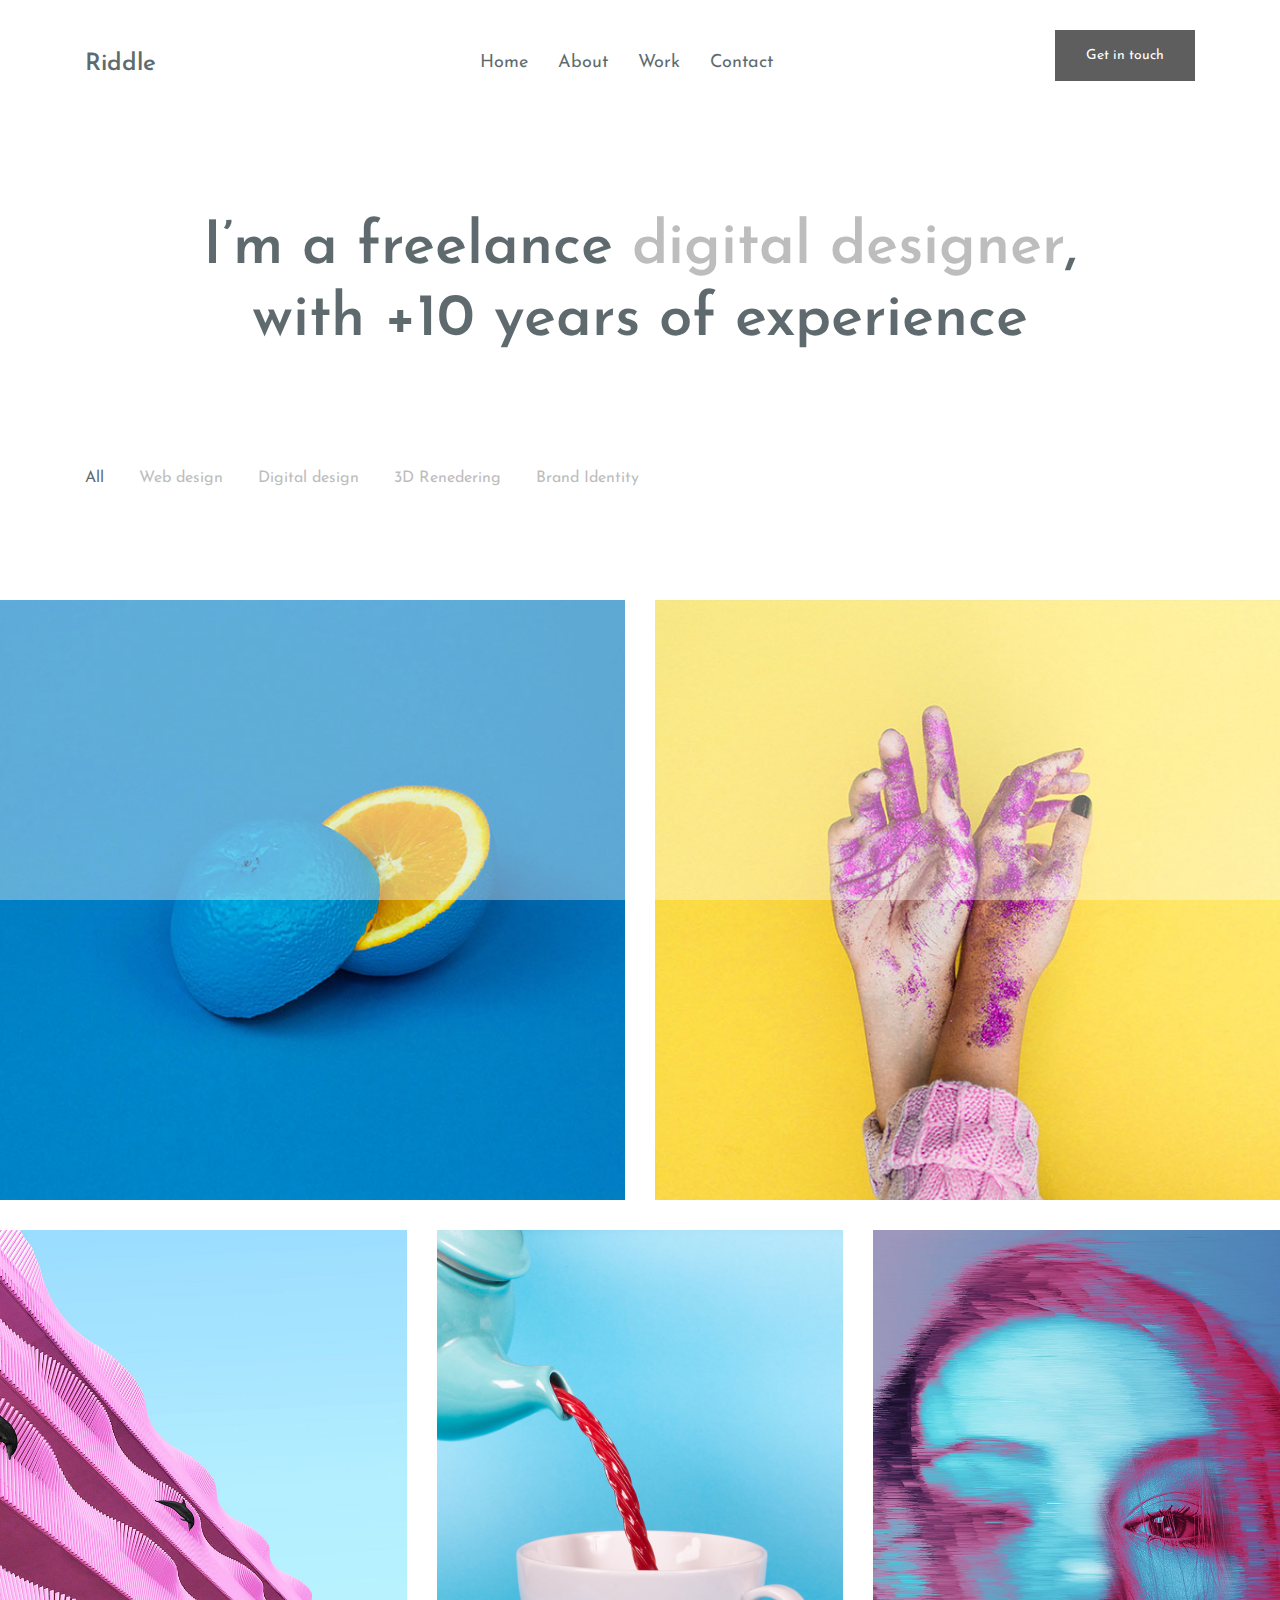
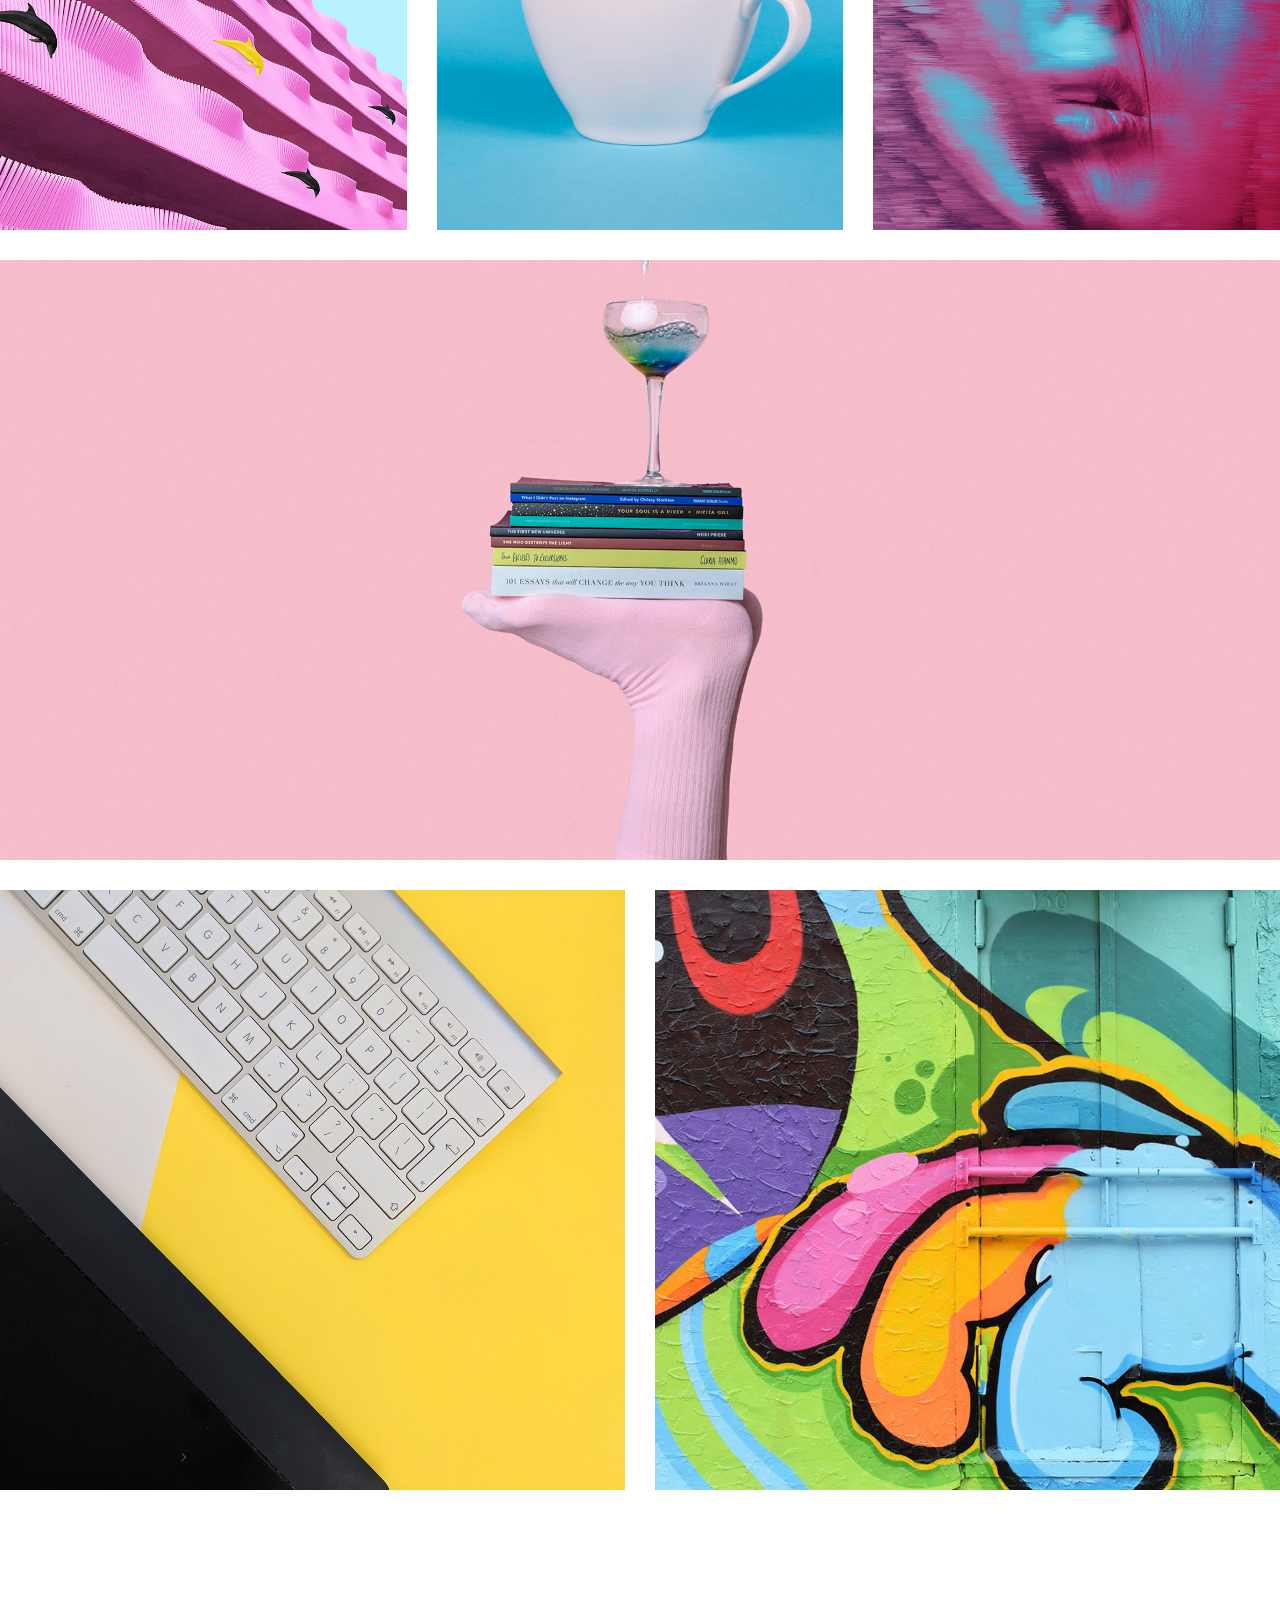
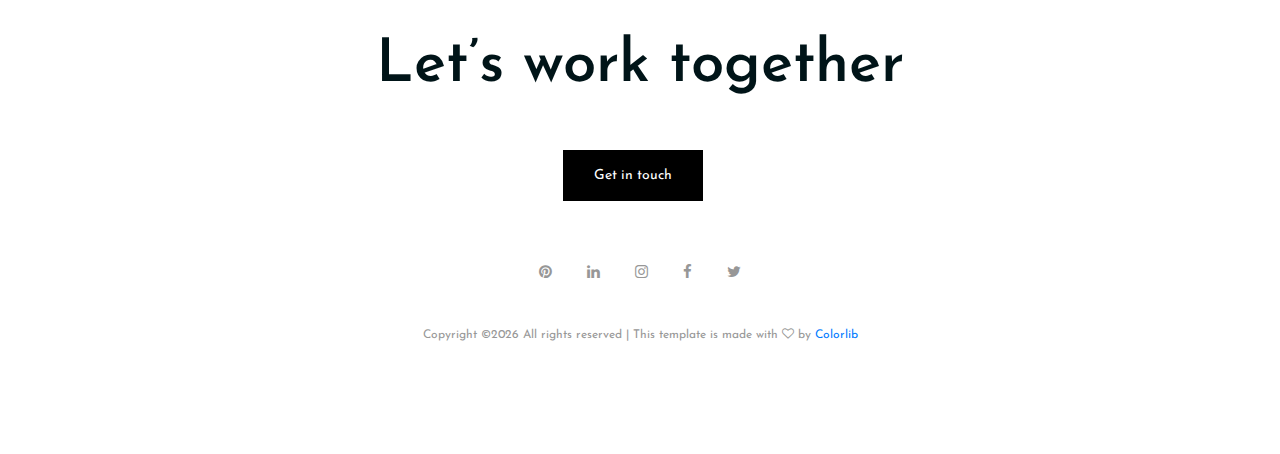
==== commit 25254b88: "Add files via upload" ====
--- a/index.html
+++ b/index.html
@@ -1,591 +1,179 @@
-<!DOCTYPE HTML>
+<!DOCTYPE html>
+<html lang="en">
+<head>
+	<title>Riddle - Portfolio Template</title>
+	<meta charset="UTF-8">
+	<meta name="description" content="Riddle - Portfolio Template">
+	<meta name="keywords" content="portfolio, riddle, onepage, creative, html">
+	<meta name="viewport" content="width=device-width, initial-scale=1.0">
+	<!-- Favicon -->   
+	<link href="img/favicon.ico" rel="shortcut icon"/>
 
- <html>
+	<!-- Google Fonts -->
+	<link href="https://fonts.googleapis.com/css?family=Josefin+Sans:400,400i,600,600i,700" rel="stylesheet">
 
-    <head>
+	<!-- Stylesheets -->
+	<link rel="stylesheet" href="css/bootstrap.min.css"/>
+	<link rel="stylesheet" href="css/font-awesome.min.css"/>
+	<link rel="stylesheet" href="css/magnific-popup.css"/>
+	<link rel="stylesheet" href="css/style.css"/>
 
-    	<meta name="viewport" content="width=device-width, initial-scale=1, maximum-scale=1" />
 
-        <meta charset="utf-8">
+	<!--[if lt IE 9]>
+	  <script src="https://oss.maxcdn.com/html5shiv/3.7.2/html5shiv.min.js"></script>
+	  <script src="https://oss.maxcdn.com/respond/1.4.2/respond.min.js"></script>
+	<![endif]-->
 
-        <!-- Description, Keywords and Author -->
+</head>
+<body>
+	<!-- Page Preloder -->
+	<div id="preloder">
+		<div class="loader"></div>
+	</div>
 
-        <meta name="description" content="">
+	<!-- header section start -->
+	<header class="header-section">
+		<div class="container">
+			<div class="row">
+				<div class="col-lg-4 col-md-3">
+					<div class="logo">
+						<h2 class="site-logo">Riddle</h2>
+					</div>
+				</div>
+				<div class="col-lg-8 col-md-9">
+					<a href="" class="site-btn header-btn">Get in touch</a>
+					<nav class="main-menu">
+						<ul>
+							<li><a href="home.html">Home</a></li>
+							<li><a href="about.html">About</a></li>
+							<li><a href="home-2.html">Work</a></li>
+							<li><a href="contact.html">Contact</a></li>
+						</ul>
+					</nav>
+				</div>
+			</div>
+		</div>
+		<div class="nav-switch">
+			<i class="fa fa-bars"></i>
+		</div>
+	</header>
+	<!-- header section end -->
 
-        <meta name="author" content="">
+	<!-- intro section start -->
+	<section class="intro-section">
+		<div class="container text-center">
+			<div class="row">
+				<div class="col-xl-10 offset-xl-1">
+					<h2 class="section-title">I’m a freelance <span>digital designer</span>, with +10 years of experience</h2>
+				</div>
+			</div>
+		</div>
+	</section>
+	<!-- intro section end -->
 
-        
 
-        <title>:: avana LLC ::</title>
+	<!-- portfolio section start -->
+	<section class="portfolio-section">
+		<div class="container">
+			<ul class="portfolio-filter controls">
+				<li class="control" data-filter="all">All</li>
+				<li class="control" data-filter=".web">Web design</li>
+				<li class="control" data-filter=".digital">Digital design</li>
+				<li class="control" data-filter=".rened">3D Renedering</li>
+				<li class="control" data-filter=".brand">Brand Identity</li>
+			</ul>
+		</div>                       
+		<div class="container-fluid p-md-0 ">
+			<div class="row portfolios-area">
+				<div class="mix col-lg-6 col-md-6 web">
+					<a href="img/portfolio/1.jpg" class="portfolio-item set-bg" data-setbg="img/portfolio/1.jpg">
+						<div class="pi-inner">
+							<h2>+ See Project</h2>
+						</div>						
+					</a>
+				</div>
+				<div class="mix col-lg-6 col-md-6 digital">
+					<a href="img/portfolio/2.jpg" class="portfolio-item set-bg " data-setbg="img/portfolio/2.jpg">
+						<div class="pi-inner">
+							<h2>+ See Project</h2>
+						</div>						
+					</a>
+				</div>
+				<div class="mix col-lg-4 col-md-6 web">
+					<a href="img/portfolio/3.jpg" class="portfolio-item set-bg" data-setbg="img/portfolio/3.jpg">
+						<div class="pi-inner">
+							<h2>+ See Project</h2>
+						</div>						
+					</a>
+				</div>
+				<div class="mix col-lg-4 col-md-6 digital">
+					<a href="img/portfolio/4.jpg" class="portfolio-item set-bg" data-setbg="img/portfolio/4.jpg">
+						<div class="pi-inner">
+							<h2>+ See Project</h2>
+						</div>						
+					</a>
+				</div>
+				<div class="mix col-lg-4 col-md-6 rened">
+					<a href="img/portfolio/5.jpg" class="portfolio-item set-bg" data-setbg="img/portfolio/5.jpg">
+						<div class="pi-inner">
+							<h2>+ See Project</h2>
+						</div>						
+					</a>
+				</div>
+				<div class="mix col-lg-12 col-md-6 brand">
+					<a href="img/portfolio/6.jpg" class="portfolio-item set-bg" data-setbg="img/portfolio/6.jpg">
+						<div class="pi-inner">
+							<h2>+ See Project</h2>
+						</div>						
+					</a>
+				</div>
+				<div class="mix col-lg-6 col-md-6 rened">
+					<a href="img/portfolio/7.jpg" class="portfolio-item set-bg" data-setbg="img/portfolio/7.jpg">
+						<div class="pi-inner">
+							<h2>+ See Project</h2>
+						</div>						
+					</a>
+				</div>
+				<div class="mix col-lg-6 col-md-6 brand">
+					<a href="img/portfolio/8.jpg" class="portfolio-item set-bg" data-setbg="img/portfolio/8.jpg">
+						<div class="pi-inner">
+							<h2>+ See Project</h2>
+						</div>						
+					</a>
+				</div>
+			</div>
+		</div>
+	</section>
+	<!-- portfolio section end -->
 
-		<link rel="shortcut icon" href="images/favicon.ico" type="image/x-icon">
+
+	<!-- footer section start -->
+	<footer class="footer-section text-center">
+		<div class="container">
+			<h2 class="section-title mb-5">Let’s work together</h2>
+			<a href="" class="site-btn">Get in touch</a>
+			<div class="social-links">
+				<a href=""><span class="fa fa-pinterest"></span></a>
+				<a href=""><span class="fa fa-linkedin"></span></a>
+				<a href=""><span class="fa fa-instagram"></span></a>
+				<a href=""><span class="fa fa-facebook"></span></a>
+				<a href=""><span class="fa fa-twitter"></span></a>
+			</div>
+			<div class="copyright"><!-- Link back to Colorlib can't be removed. Template is licensed under CC BY 3.0. -->
+Copyright &copy;<script>document.write(new Date().getFullYear());</script> All rights reserved | This template is made with <i class="fa fa-heart-o" aria-hidden="true"></i> by <a href="https://colorlib.com" target="_blank">Colorlib</a>
+<!-- Link back to Colorlib can't be removed. Template is licensed under CC BY 3.0. -->
+</div>
+		</div>
+	</footer>
+	<!-- footer section end -->
 
 
 
-        <!-- style -->
-
-        <link href="css/style.css" rel="stylesheet" type="text/css">
-
-        <!-- style -->
-
-        <!-- bootstrap -->
-
-        <link href="css/bootstrap.min.css" rel="stylesheet" type="text/css">
-
-        <!-- responsive -->
-
-        <link href="css/responsive.css" rel="stylesheet" type="text/css">
-
-        <!-- font-awesome -->
-
-        <link href="css/font-awesome.min.css" rel="stylesheet" type="text/css">
-
-        <!-- font-awesome -->
-
-        <link href="css/effects/set2.css" rel="stylesheet" type="text/css">
-
-        <link href="css/effects/normalize.css" rel="stylesheet" type="text/css">
-
-        <link href="css/effects/component.css"  rel="stylesheet" type="text/css" >
-
-	</head>
-
-
-
-    <body>
-
-    
-
-    	<!-- header -->
-
-        	<header role="header">
-
-            	<div class="container">
-
-                	<!-- logo -->
-
-                    	<h1>
-
-                        	<a href="index.html" title="avana LLC"><img src="images/logo.png" title="avana LLC" alt="avana LLC"/></a>
-
-                        </h1>
-
-                    <!-- logo -->
-
-                    <!-- nav -->
-
-                    <nav role="header-nav" class="navy">
-
-                        <ul>
-
-                            <li class="nav-active"><a href="index.html" title="Work">Work</a></li>
-
-                            <li><a href="about.html" title="About">About</a></li>
-
-                            <li><a href="blog.html" title="Blog">Blog</a></li>
-
-                            <li><a href="contact.html" title="Contact">Contact</a></li>
-
-                        </ul>
-
-                    </nav>
-
-                    <!-- nav -->
-
-                </div>
-
-            </header>
-
-        <!-- header -->
-
-        <!-- main -->
-
-        <main role="main-home-wrapper" class="container">
-
-        	
-
-            <div class="row">
-
-            
-
-            	<section class="col-xs-12 col-sm-6 col-md-6 col-lg-6 ">
-
-                	<article role="pge-title-content">
-
-                    	<header>
-
-                        	<h2><span>avana</span> A Brand new Agency.</h2>
-
-                        </header>
-
-                        <p>This is the story of Avana, a minimal Bootstrap template for creative agency.</p>
-
-                    </article>
-
-                </section>
-
-                
-
-                <section class="col-xs-12 col-sm-6 col-md-6 col-lg-6 grid">
-
-                	<figure class="effect-oscar">
-
-                    	<img src="images/home-images/image-1.jpg" alt="" class="img-responsive"/>
-
-                        <figcaption>
-
-                        	<h2>Eliana Dedda<span> Identity</span></h2>
-
-							<p>Personal Brand Identity.</p>
-
-							<a href="works-details.html">View more</a>
-
-                        </figcaption>
-
-                    </figure>
-
-                </section>
-
-                
-
-                <div class="clearfix"></div>
-
-                
-
-                <section class="col-xs-12 col-sm-6 col-md-6 col-lg-6 grid">
-
-                	<ul class="grid-lod effect-2" id="grid">
-
-                    	<li>
-
-                        	<figure class="effect-oscar">
-
-                            <img src="images/home-images/image-2.jpg" alt="" class="img-responsive"/>
-
-                            <figcaption>
-
-                            	
-
-                                    <h2>Studio Thonik <span>Exhibition</span></h2>
-
-                                    <p>Project for Thonik, design studio based in Amsterdam</p>
-
-                                    <a href="works-details.html">View more</a>
-
-                                
-
-                            </figcaption>
-
-                        </figure>
-
-                        </li>
-
-                        
-
-                        <li>
-
-                        	<figure class="effect-oscar">
-
-                            <img src="images/home-images/image-4.jpg" alt="" class="img-responsive"/>
-
-                            <figcaption>
-
-                                <h2>A Brand <span>new Agency</span></h2>
-
-                                <p>Over 40,000 customers use our themes to power their</p>
-
-                                <a href="works-details.html">View more</a>
-
-                            </figcaption>
-
-                        </figure>
-
-                        </li>
-
-                        <li>
-
-                        	<figure class="effect-oscar">
-
-                            <img src="images/home-images/image-2.jpg" alt="" class="img-responsive"/>
-
-                             <figcaption>
-
-                                <h2>Studio Thonik <span>Exhibition</span></h2>
-
-                                    <p>Project for Thonik, design studio based in Amsterdam</p>
-
-                                <a href="works-details.html">View more</a>
-
-                            </figcaption>
-
-                        </figure>
-
-                        </li>
-
-                        <li>
-
-                        	<figure class="effect-oscar">
-
-                            <img src="images/home-images/image-4.jpg" alt="" class="img-responsive"/>
-
-                             <figcaption>
-
-                                <h2>A Brand <span>new Agency</span></h2>
-
-                                <p>Over 40,000 customers use our themes to power their</p>
-
-                                <a href="works-details.html">View more</a>
-
-                            </figcaption>
-
-                        </figure>
-
-                        </li>
-
-                        <li>
-
-                        	<figure class="effect-oscar">
-
-                            <img src="images/home-images/image-2.jpg" alt="" class="img-responsive"/>
-
-                             <figcaption>
-
-                                <h2>Studio Thonik <span>Exhibition</span></h2>
-
-                                    <p>Project for Thonik, design studio based in Amsterdam</p>
-
-                                <a href="works-details.html">View more</a>
-
-                            </figcaption>
-
-                        </figure>
-
-                        </li>
-
-                        <li>
-
-                        	<figure class="effect-oscar">
-
-                            <img src="images/home-images/image-4.jpg" alt="" class="img-responsive"/>
-
-                             <figcaption>
-
-                                <h2>A Brand <span>new Agency</span></h2>
-
-                                <p>Over 40,000 customers use our themes to power their</p>
-
-                                <a href="works-details.html">View more</a>
-
-                            </figcaption>
-
-                        </figure>
-
-                        </li>
-
-                        <li>
-
-                        	<figure class="effect-oscar">
-
-                            <img src="images/home-images/image-2.jpg" alt="" class="img-responsive"/>
-
-                             <figcaption>
-
-                                <h2>Studio Thonik <span>Exhibition</span></h2>
-
-                                    <p>Project for Thonik, design studio based in Amsterdam</p>
-
-                                <a href="works-details.html">View more</a>
-
-                            </figcaption>
-
-                        </figure>
-
-                        </li>
-
-                        <li>
-
-                        	<figure class="effect-oscar">
-
-                            <img src="images/home-images/image-4.jpg" alt="" class="img-responsive"/>
-
-                             <figcaption>
-
-                                <h2>A Brand <span>new Agency</span></h2>
-
-                                <p>Over 40,000 customers use our themes to power their</p>
-
-                                <a href="works-details.html">View more</a>
-
-                            </figcaption>
-
-                        </figure>
-
-                        </li>
-
-                    </ul>
-
-                </section>
-
-                
-
-                <section class="col-xs-12 col-sm-6 col-md-6 col-lg-6 grid">
-
-                	<ul class="grid-lod effect-2" id="grid">
-
-                    	<li>
-
-                        	<figure class="effect-oscar">
-
-                            <img src="images/home-images/image-3.jpg" alt="" class="img-responsive"/>
-
-                             <figcaption>
-
-                                <h2>Anatome Milano <span>Galleria</span></h2>
-
-                                <p>Galerie Anatome based in Paris</p>
-
-                                <a href="works-details.html">View more</a>
-
-                            </figcaption>
-
-                        </figure>
-
-                        </li>
-
-                        <li>
-
-                        	<figure class="effect-oscar">
-
-                            <img src="images/home-images/image-5.jpg" alt="" class="img-responsive"/>
-
-                             <figcaption>
-
-                                <h2>A Brand <span>new Agency</span></h2>
-
-                                <p>Over 40,000 customers use our themes to power their</p>
-
-                                <a href="works-details.html">View more</a>
-
-                            </figcaption>
-
-                        </figure>
-
-                        </li>
-
-                        <li>
-
-                        	<figure class="effect-oscar">
-
-                            <img src="images/home-images/image-3.jpg" alt="" class="img-responsive"/>
-
-                             <figcaption>
-
-                                <h2>Anatome Milano <span>Galleria</span></h2>
-
-                                <p>Galerie Anatome based in Paris</p>
-
-                                <a href="works-details.html">View more</a>
-
-                            </figcaption>
-
-                        </figure>
-
-                        </li>
-
-                        <li>
-
-                        	<figure class="effect-oscar">
-
-                            <img src="images/home-images/image-5.jpg" alt="" class="img-responsive"/>
-
-                             <figcaption>
-
-                                <h2>A Brand <span>new Agency</span></h2>
-
-                                <p>Over 40,000 customers use our themes to power their</p>
-
-                                <a href="works-details.html">View more</a>
-
-                            </figcaption>
-
-                        </figure>
-
-                        </li>
-
-                        <li>
-
-                        	<figure class="effect-oscar">
-
-                            <img src="images/home-images/image-3.jpg" alt="" class="img-responsive"/>
-
-                             <figcaption>
-
-                               <h2>Anatome Milano <span>Galleria</span></h2>
-
-                                <p>Galerie Anatome based in Paris</p>
-
-                                <a href="works-details.html">View more</a>
-
-                            </figcaption>
-
-                        </figure>
-
-                        </li>
-
-                        <li>
-
-                             <figure class="effect-oscar">
-
-                                <img src="images/home-images/image-5.jpg" alt="" class="img-responsive"/>
-
-                                 <figcaption>
-
-                                <h2>A Brand <span>new Agency</span></h2>
-
-                                <p>Over 40,000 customers use our themes to power their</p>
-
-                                <a href="works-details.html">View more</a>
-
-                            </figcaption>
-
-                            </figure>
-
-                        </li>
-
-                        <li>
-
-                       	 	<figure class="effect-oscar">
-
-                            <img src="images/home-images/image-3.jpg" alt="" class="img-responsive"/>
-
-                             <figcaption>
-
-                                <h2>Anatome Milano <span>Galleria</span></h2>
-
-                                <p>Galerie Anatome based in Paris</p>
-
-                                <a href="works-details.html">View more</a>
-
-                            </figcaption>
-
-                        </figure>
-
-                        </li>
-
-                        <li>
-
-                        	<figure class="effect-oscar">
-
-                            <img src="images/home-images/image-5.jpg" alt="" class="img-responsive"/>
-
-                             <figcaption>
-
-                                <h2>A Brand <span>new Agency</span></h2>
-
-                                <p>Over 40,000 customers use our themes to power their</p>
-
-                                <a href="works-details.html">View more</a>
-
-                            </figcaption>
-
-                        </figure>
-
-                        </li>
-
-                    </ul>
-
-                </section>
-
-                <div class="clearfix"></div>
-
-            </div>
-
-        </main>
-
-    	<!-- main -->
-
-        <!-- footer -->
-
-        <footer role="footer">
-
-            <!-- logo -->
-
-                <h1>
-
-                    <a href="index.html" title="avana LLC"><img src="images/logo.png" title="avana LLC" alt="avana LLC"/></a>
-
-                </h1>
-
-            <!-- logo -->
-
-            <!-- nav -->
-
-            <nav role="footer-nav">
-
-            	<ul>
-
-                	<li><a href="index.html" title="Work">Work</a></li>
-
-                    <li><a href="about.html" title="About">About</a></li>
-
-                    <li><a href="blog.html" title="Blog">Blog</a></li>
-
-                    <li><a href="contact.html" title="Contact">Contact</a></li>
-
-                </ul>
-
-            </nav>
-
-            <!-- nav -->
-
-            <ul role="social-icons">
-
-            	<li><a href="#"><i class="fa fa-twitter" aria-hidden="true"></i></a></li>
-
-                <li><a href="#"><i class="fa fa-facebook" aria-hidden="true"></i></a></li>
-
-                <li><a href="#"><i class="fa fa-linkedin" aria-hidden="true"></i></a></li>
-
-                <li><a href="#"><i class="fa fa-flickr" aria-hidden="true"></i></a></li>
-
-            </ul>
-
-            <p class="copy-right">&copy; 2015  avana LLC.. All rights Resved</p>
-
-        </footer>
-
-        <!-- footer -->
-
-    
-
-        <!-- jQuery (necessary for Bootstrap's JavaScript plugins) -->
-
-        <script src="js/jquery.min.js" type="text/javascript"></script>
-
-        <!-- custom -->
-
-		<script src="js/nav.js" type="text/javascript"></script>
-
-        <script src="js/custom.js" type="text/javascript"></script>
-
-        <!-- Include all compiled plugins (below), or include individual files as needed -->
-
-        <script src="js/bootstrap.min.js" type="text/javascript"></script>
-
-        <script src="js/effects/masonry.pkgd.min.js"  type="text/javascript"></script>
-
-		<script src="js/effects/imagesloaded.js"  type="text/javascript"></script>
-
-		<script src="js/effects/classie.js"  type="text/javascript"></script>
-
-		<script src="js/effects/AnimOnScroll.js"  type="text/javascript"></script>
-
-        <script src="js/effects/modernizr.custom.js"></script>
-
-        <!-- jquery.countdown -->
-
-        <script src="js/html5shiv.js" type="text/javascript"></script>
-
-    </body>
-
+	<!--====== Javascripts & Jquery ======-->
+	<script src="js/jquery-2.1.4.min.js"></script>
+	<script src="js/bootstrap.min.js"></script>
+	<script src="js/mixitup.min.js"></script>
+	<script src="js/magnific-popup.min.js"></script>
+	<script src="js/main.js"></script>
+</body>
 </html>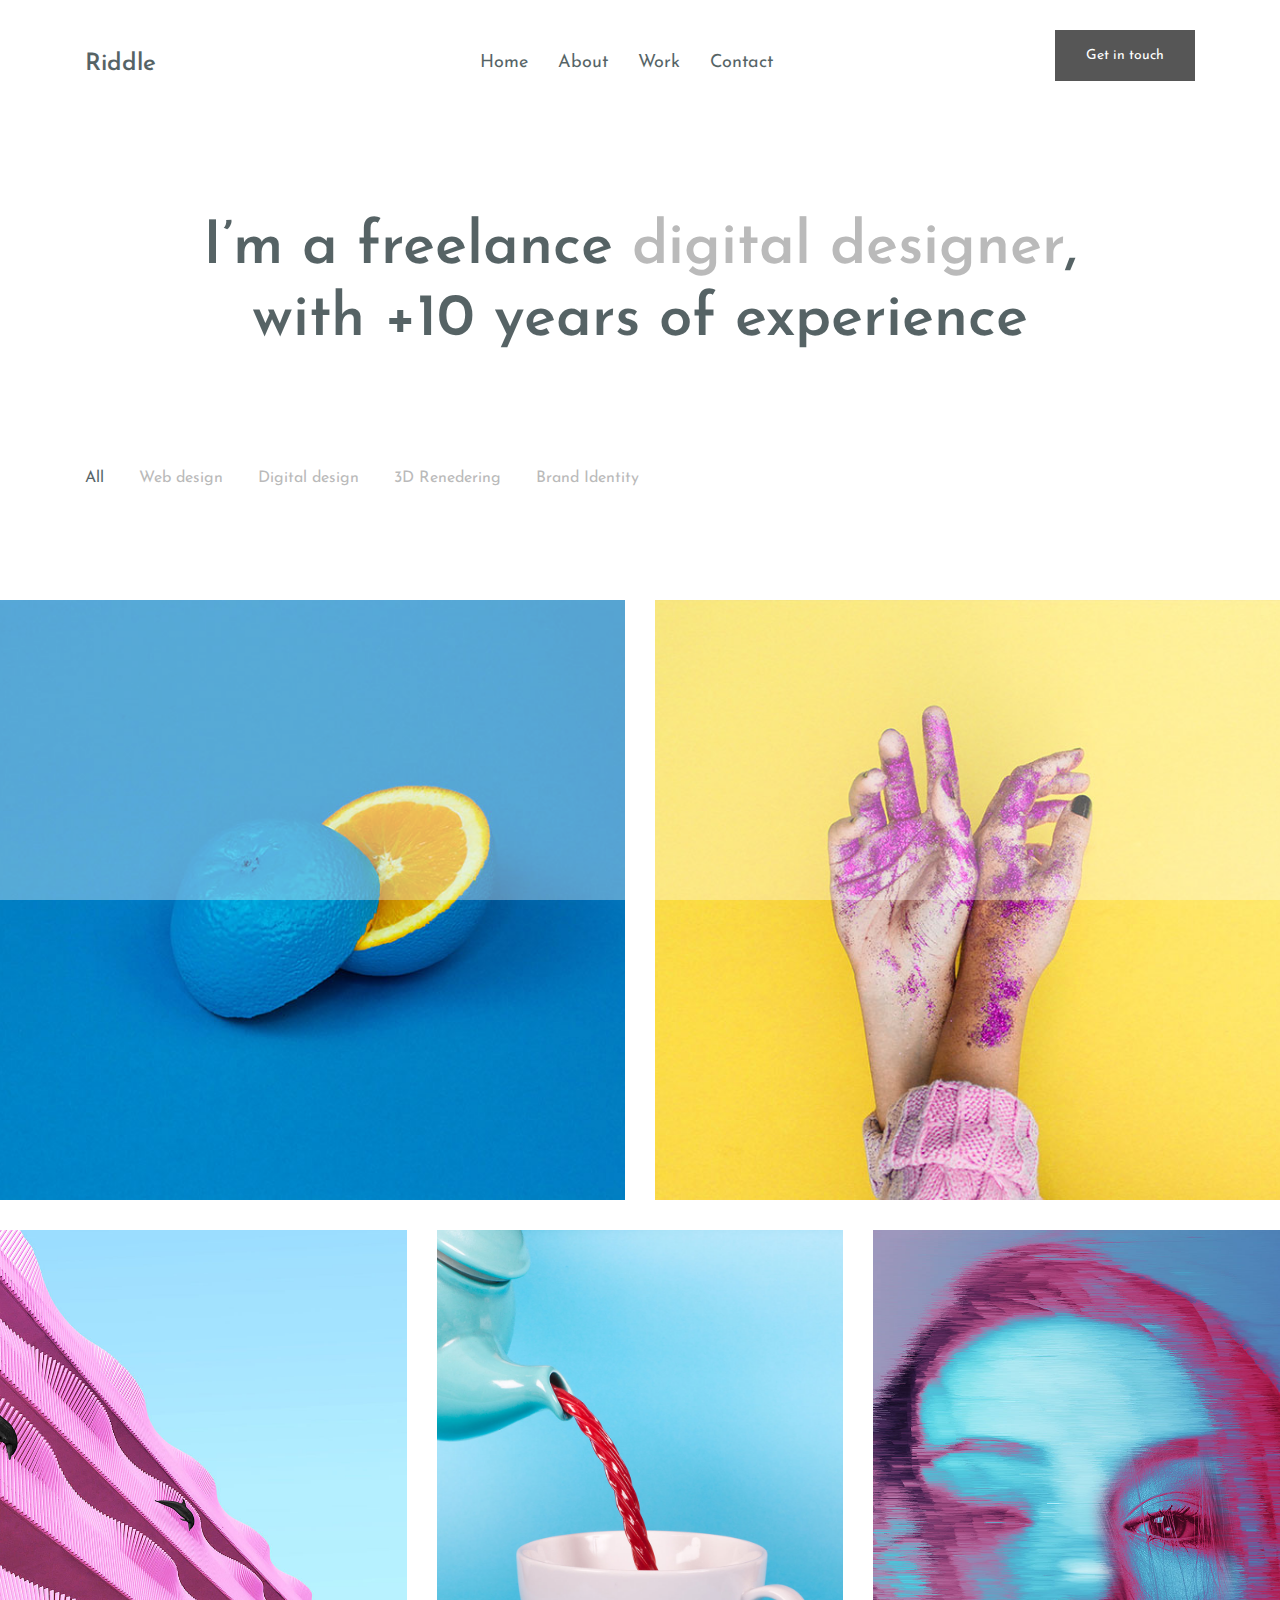
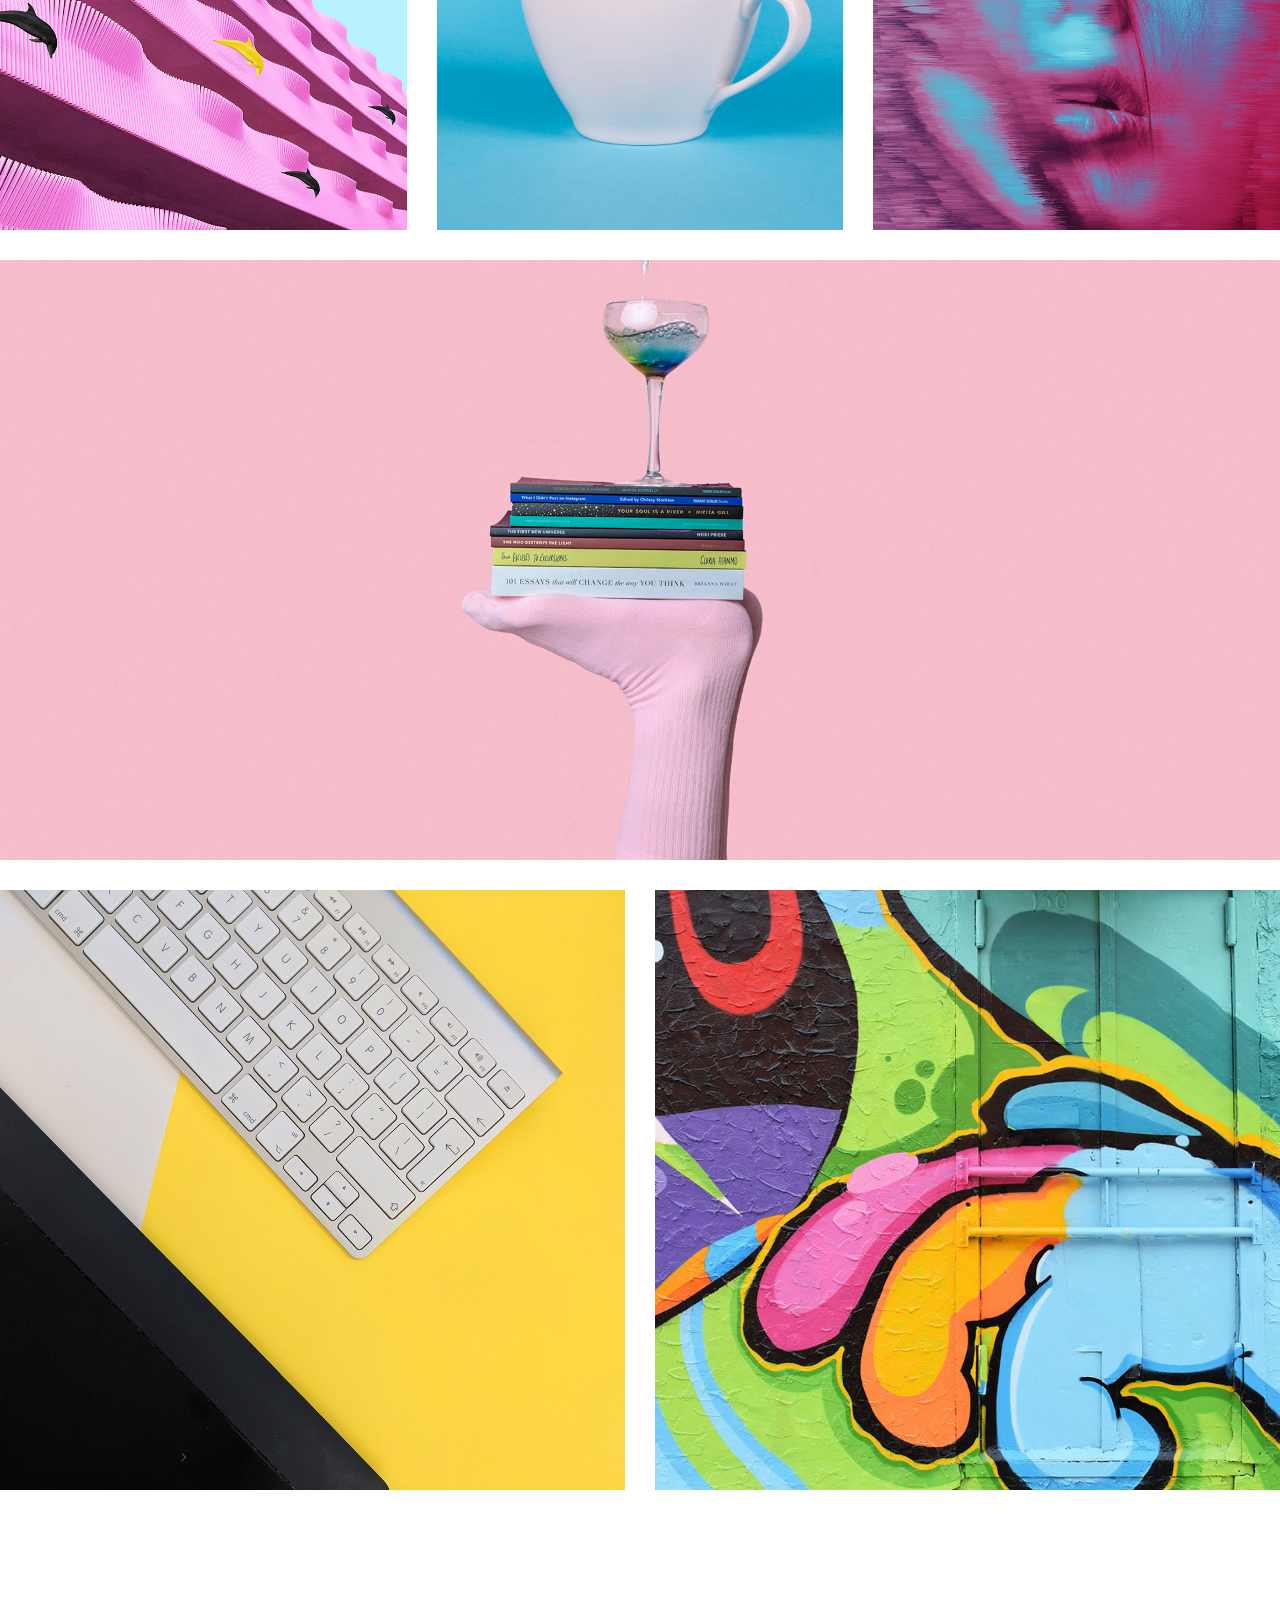
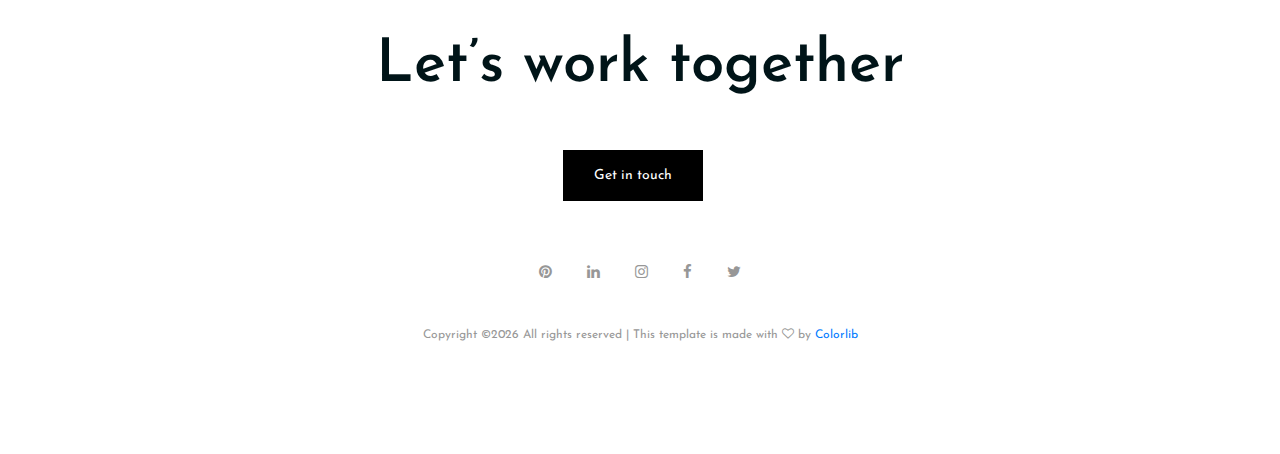
==== commit 3678171d: "Update index.html" ====
--- a/index.html
+++ b/index.html
@@ -44,7 +44,7 @@
 					<a href="" class="site-btn header-btn">Get in touch</a>
 					<nav class="main-menu">
 						<ul>
-							<li><a href="home.html">Home</a></li>
+							<li><a href="index.html">Home</a></li>
 							<li><a href="about.html">About</a></li>
 							<li><a href="home-2.html">Work</a></li>
 							<li><a href="contact.html">Contact</a></li>
@@ -176,4 +176,4 @@
 	<script src="js/magnific-popup.min.js"></script>
 	<script src="js/main.js"></script>
 </body>
-</html>+</html>
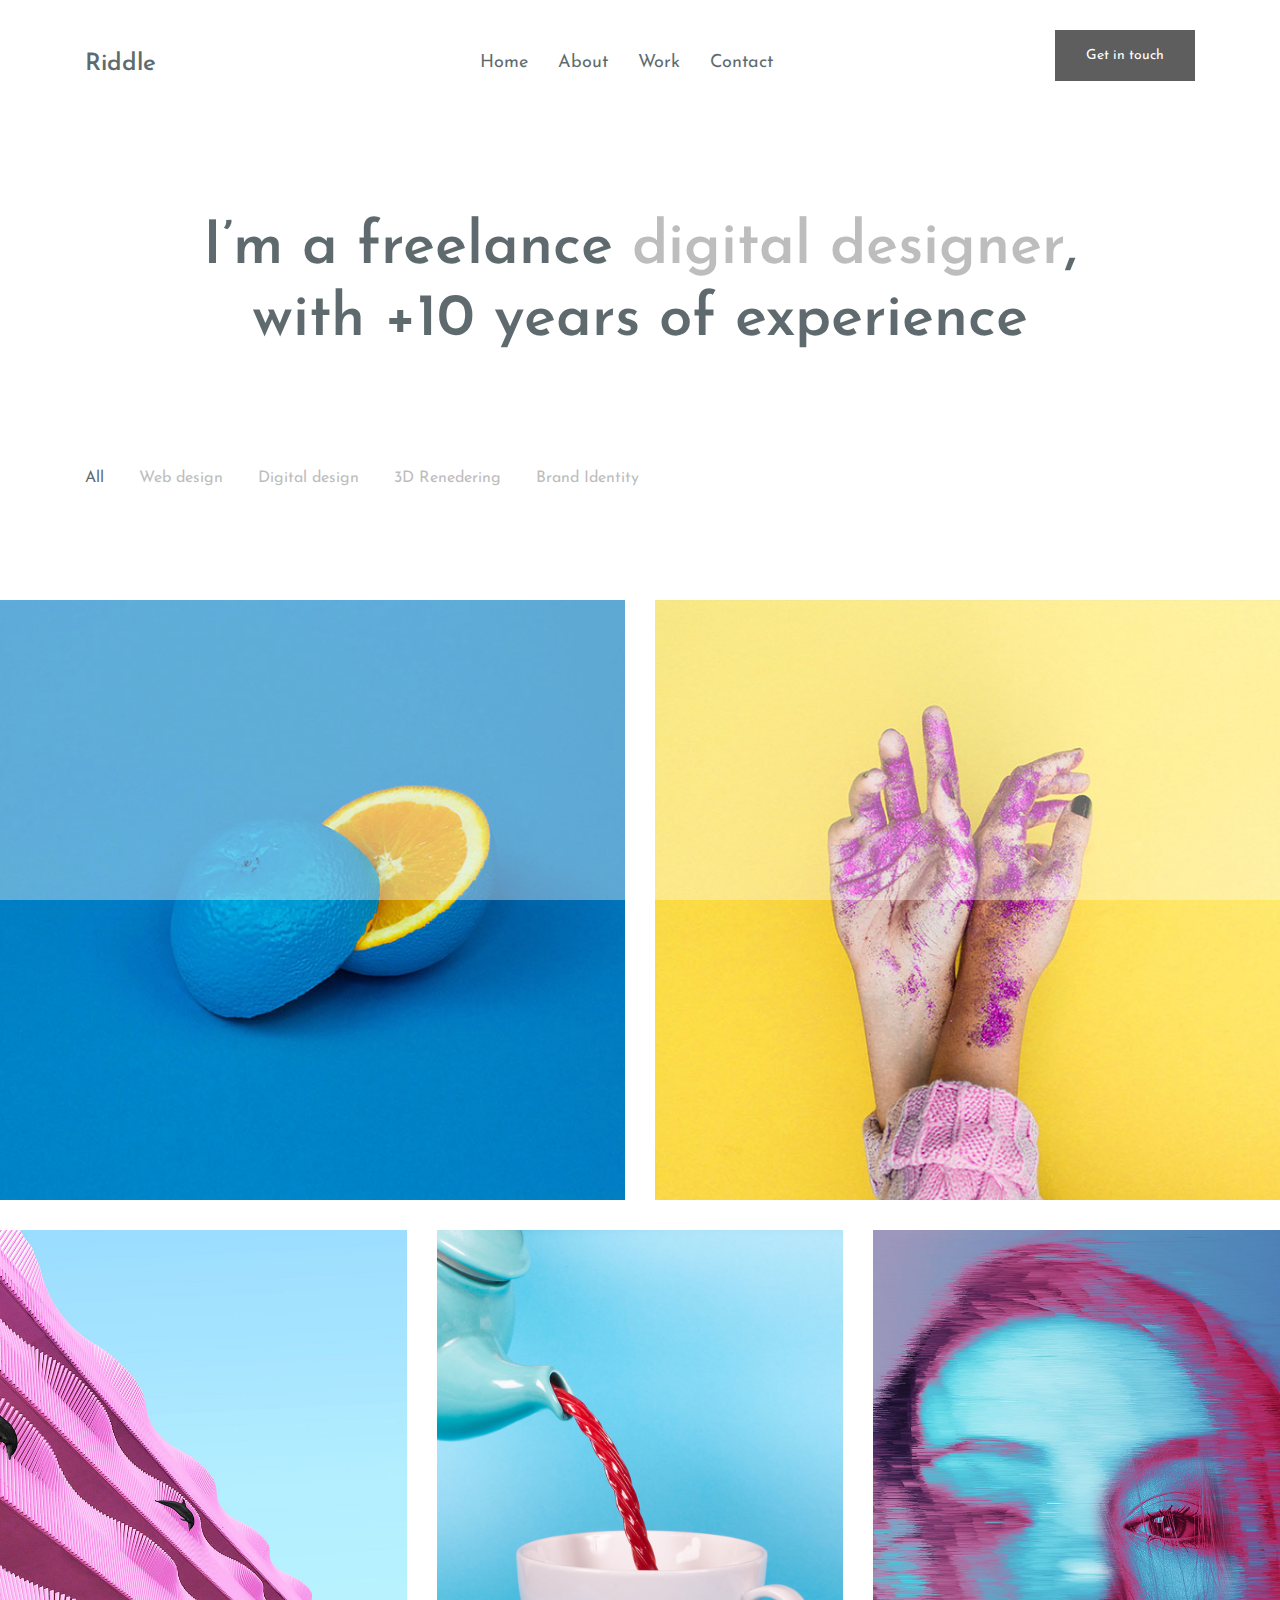
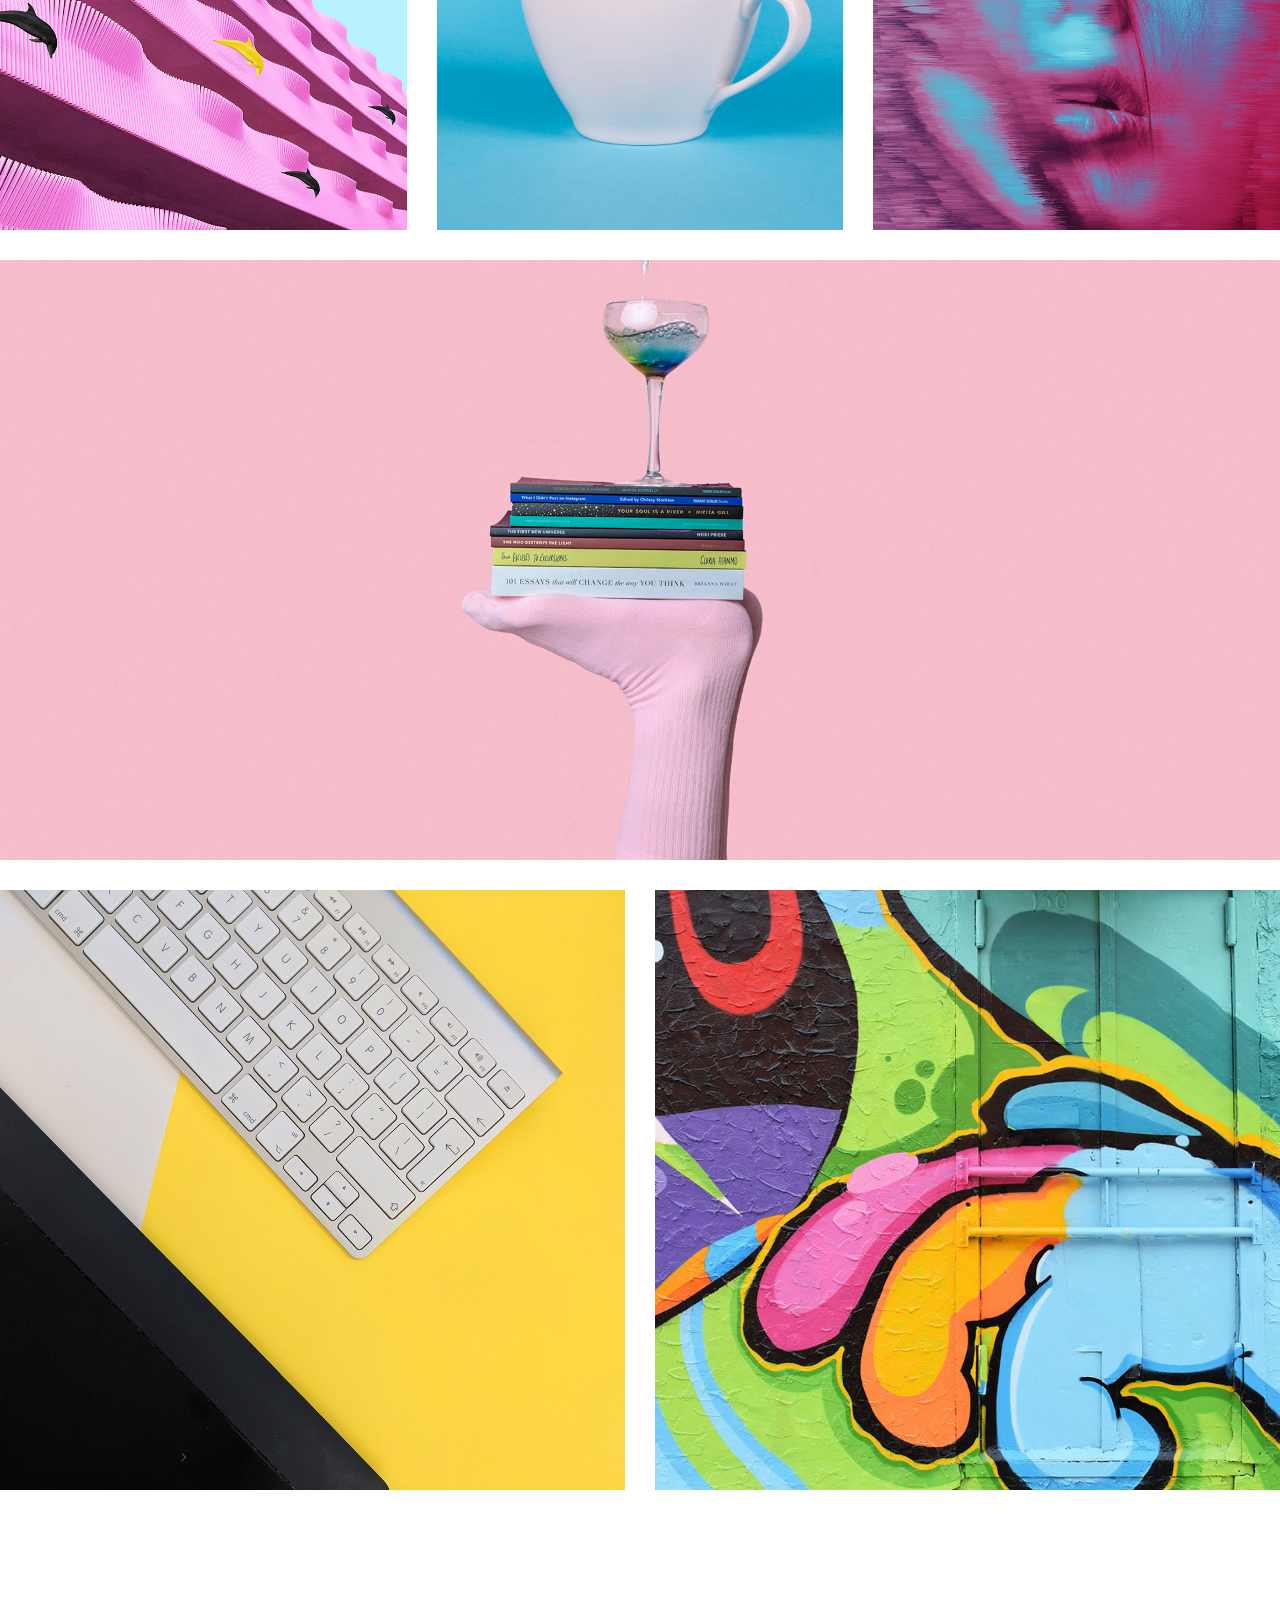
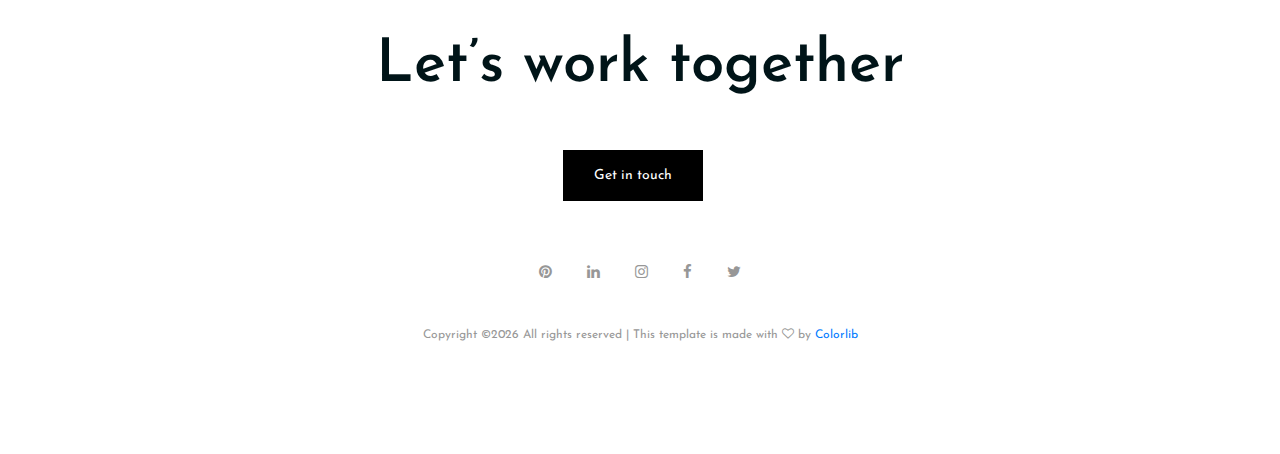
==== commit 7ff4a955: "favicon" ====
--- a/index.html
+++ b/index.html
@@ -7,7 +7,7 @@
 	<meta name="keywords" content="portfolio, riddle, onepage, creative, html">
 	<meta name="viewport" content="width=device-width, initial-scale=1.0">
 	<!-- Favicon -->   
-	<link href="img/favicon.ico" rel="shortcut icon"/>
+	<link href="img/favicon.png" rel="shortcut icon" type="image/png"/>
 
 	<!-- Google Fonts -->
 	<link href="https://fonts.googleapis.com/css?family=Josefin+Sans:400,400i,600,600i,700" rel="stylesheet">
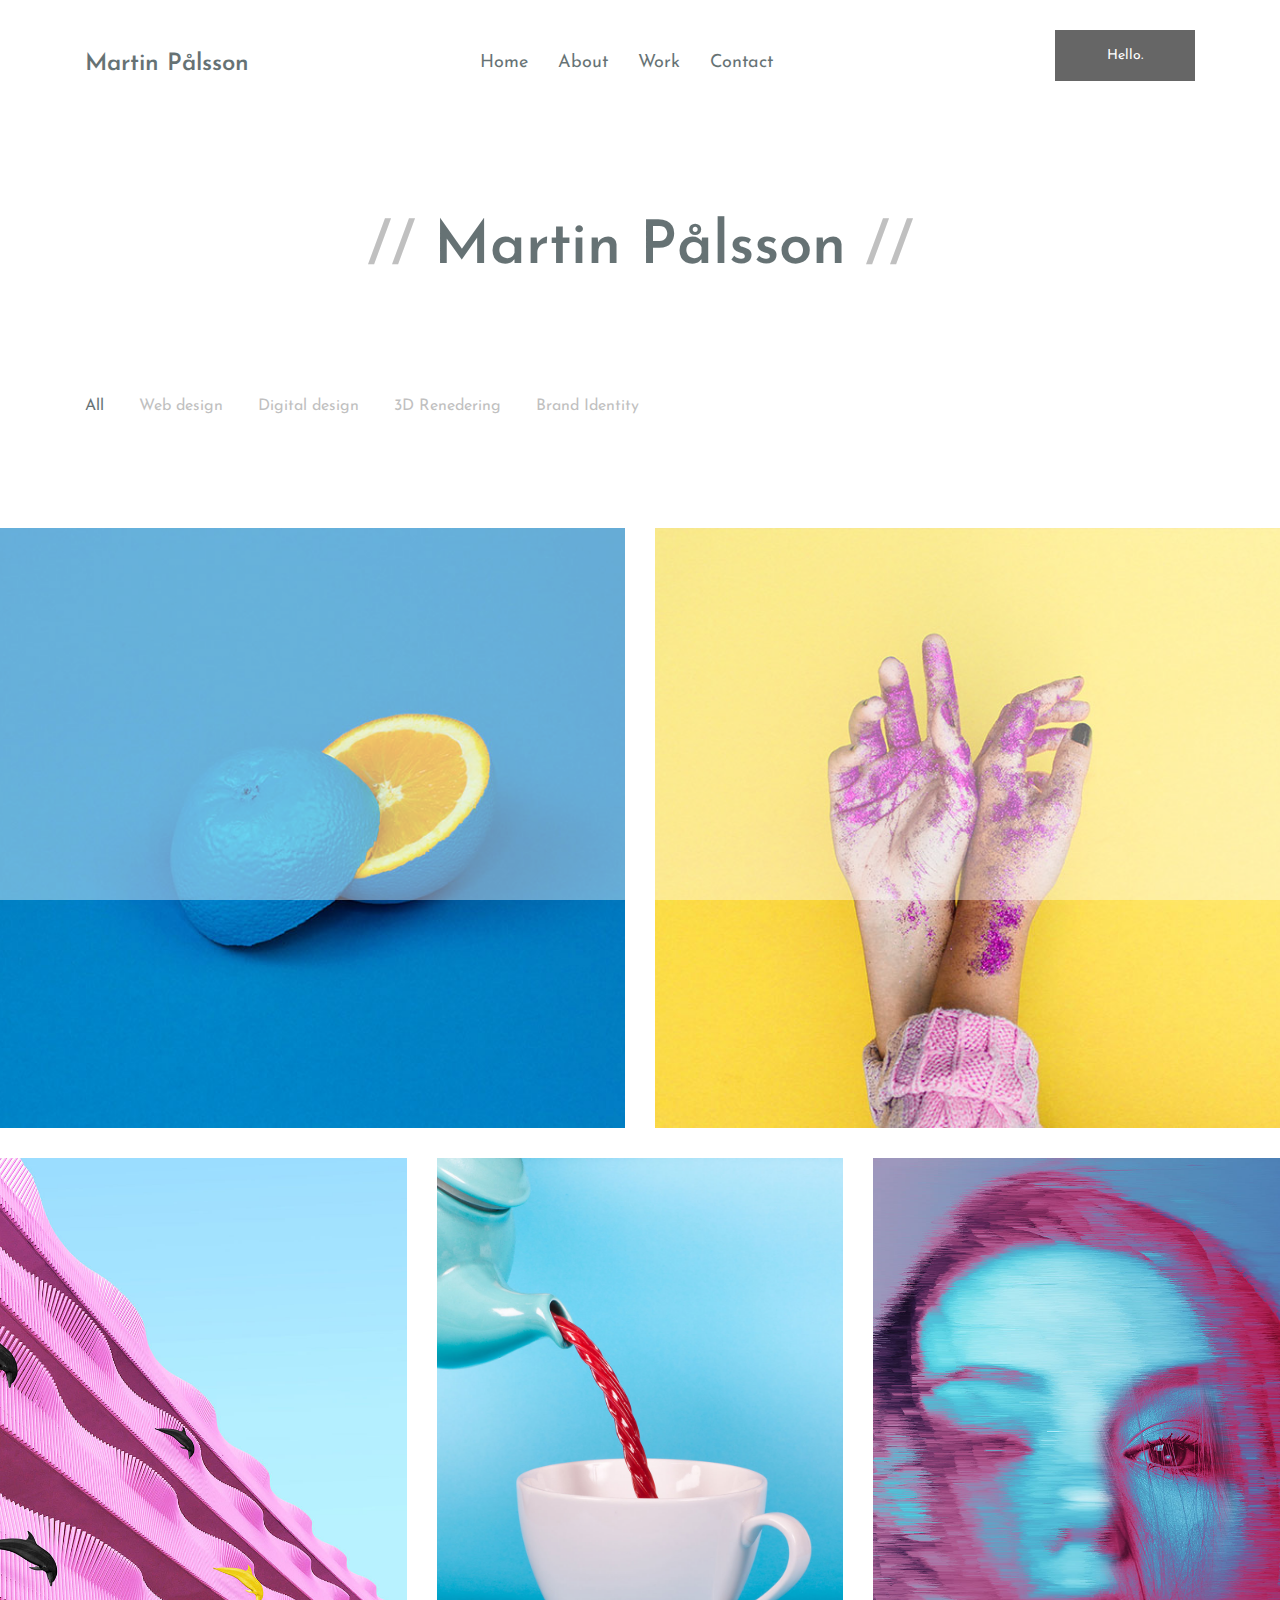
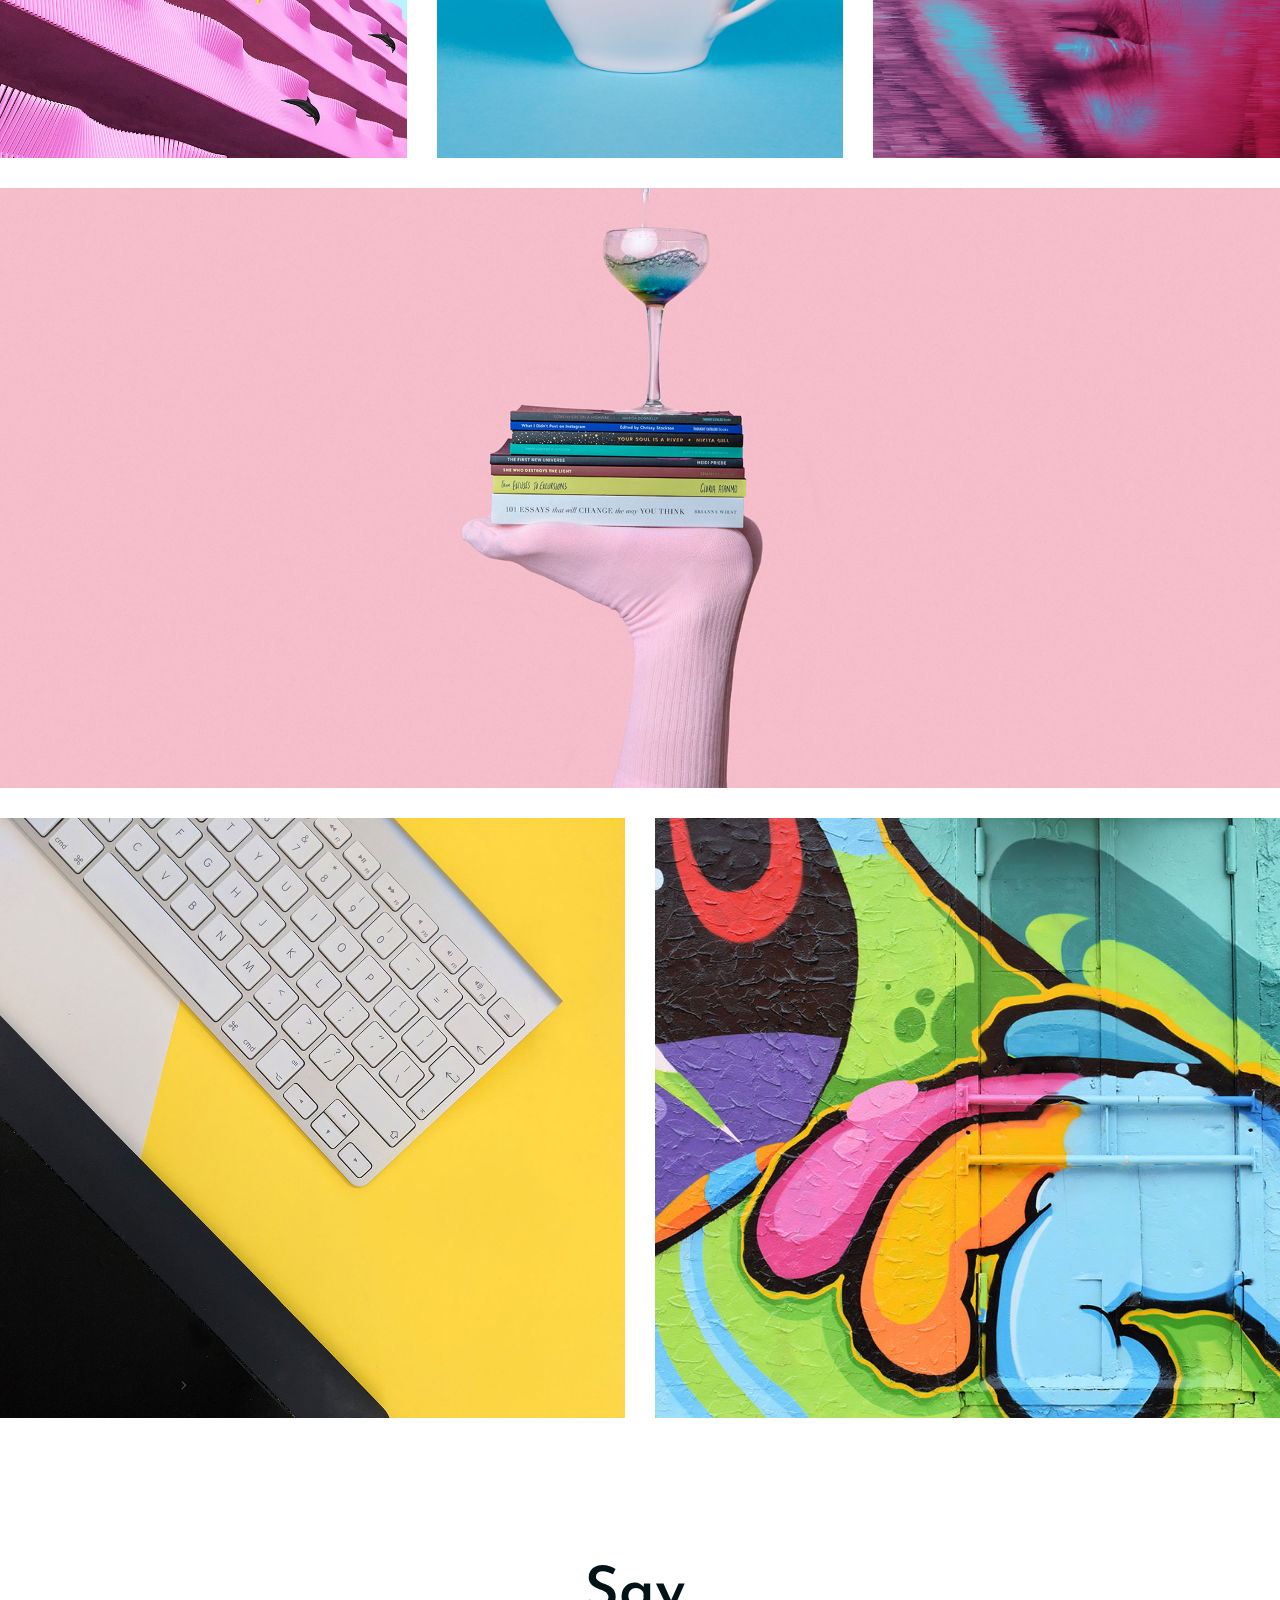
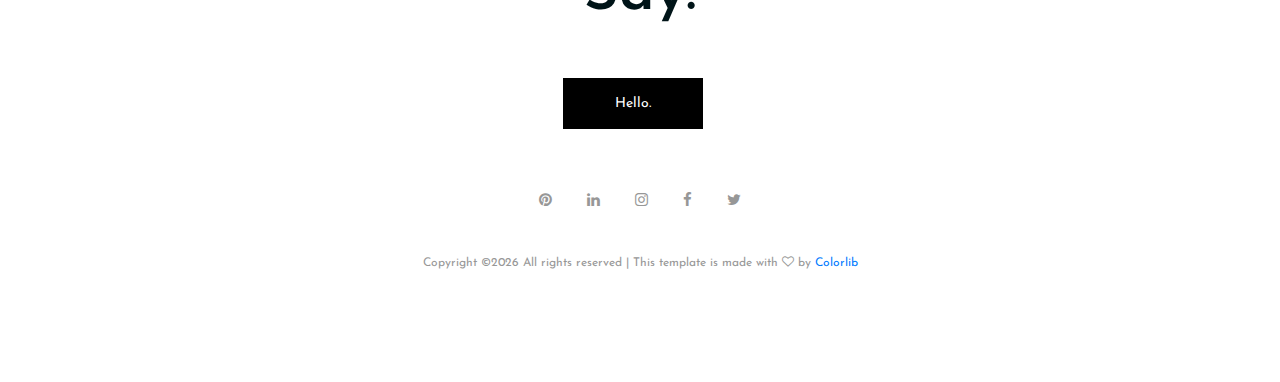
==== commit 024b30f6: "Update index.html" ====
--- a/index.html
+++ b/index.html
@@ -1,9 +1,9 @@
 <!DOCTYPE html>
 <html lang="en">
 <head>
-	<title>Riddle - Portfolio Template</title>
+	<title>Martin Pålsson</title>
 	<meta charset="UTF-8">
-	<meta name="description" content="Riddle - Portfolio Template">
+	<meta name="description" content="Martin Pålsson">
 	<meta name="keywords" content="portfolio, riddle, onepage, creative, html">
 	<meta name="viewport" content="width=device-width, initial-scale=1.0">
 	<!-- Favicon -->   
@@ -37,11 +37,11 @@
 			<div class="row">
 				<div class="col-lg-4 col-md-3">
 					<div class="logo">
-						<h2 class="site-logo">Riddle</h2>
+						<h2 class="site-logo">Martin Pålsson</h2>
 					</div>
 				</div>
 				<div class="col-lg-8 col-md-9">
-					<a href="" class="site-btn header-btn">Get in touch</a>
+					<a href="" class="site-btn header-btn">Hello.</a>
 					<nav class="main-menu">
 						<ul>
 							<li><a href="index.html">Home</a></li>
@@ -64,7 +64,7 @@
 		<div class="container text-center">
 			<div class="row">
 				<div class="col-xl-10 offset-xl-1">
-					<h2 class="section-title">I’m a freelance <span>digital designer</span>, with +10 years of experience</h2>
+					<h2 class="section-title"><span>//</span> Martin Pålsson <span>//</span></h2>
 				</div>
 			</div>
 		</div>
@@ -150,8 +150,8 @@
 	<!-- footer section start -->
 	<footer class="footer-section text-center">
 		<div class="container">
-			<h2 class="section-title mb-5">Let’s work together</h2>
-			<a href="" class="site-btn">Get in touch</a>
+			<h2 class="section-title mb-5">Say.</h2>
+			<a href="" class="site-btn">Hello.</a>
 			<div class="social-links">
 				<a href=""><span class="fa fa-pinterest"></span></a>
 				<a href=""><span class="fa fa-linkedin"></span></a>
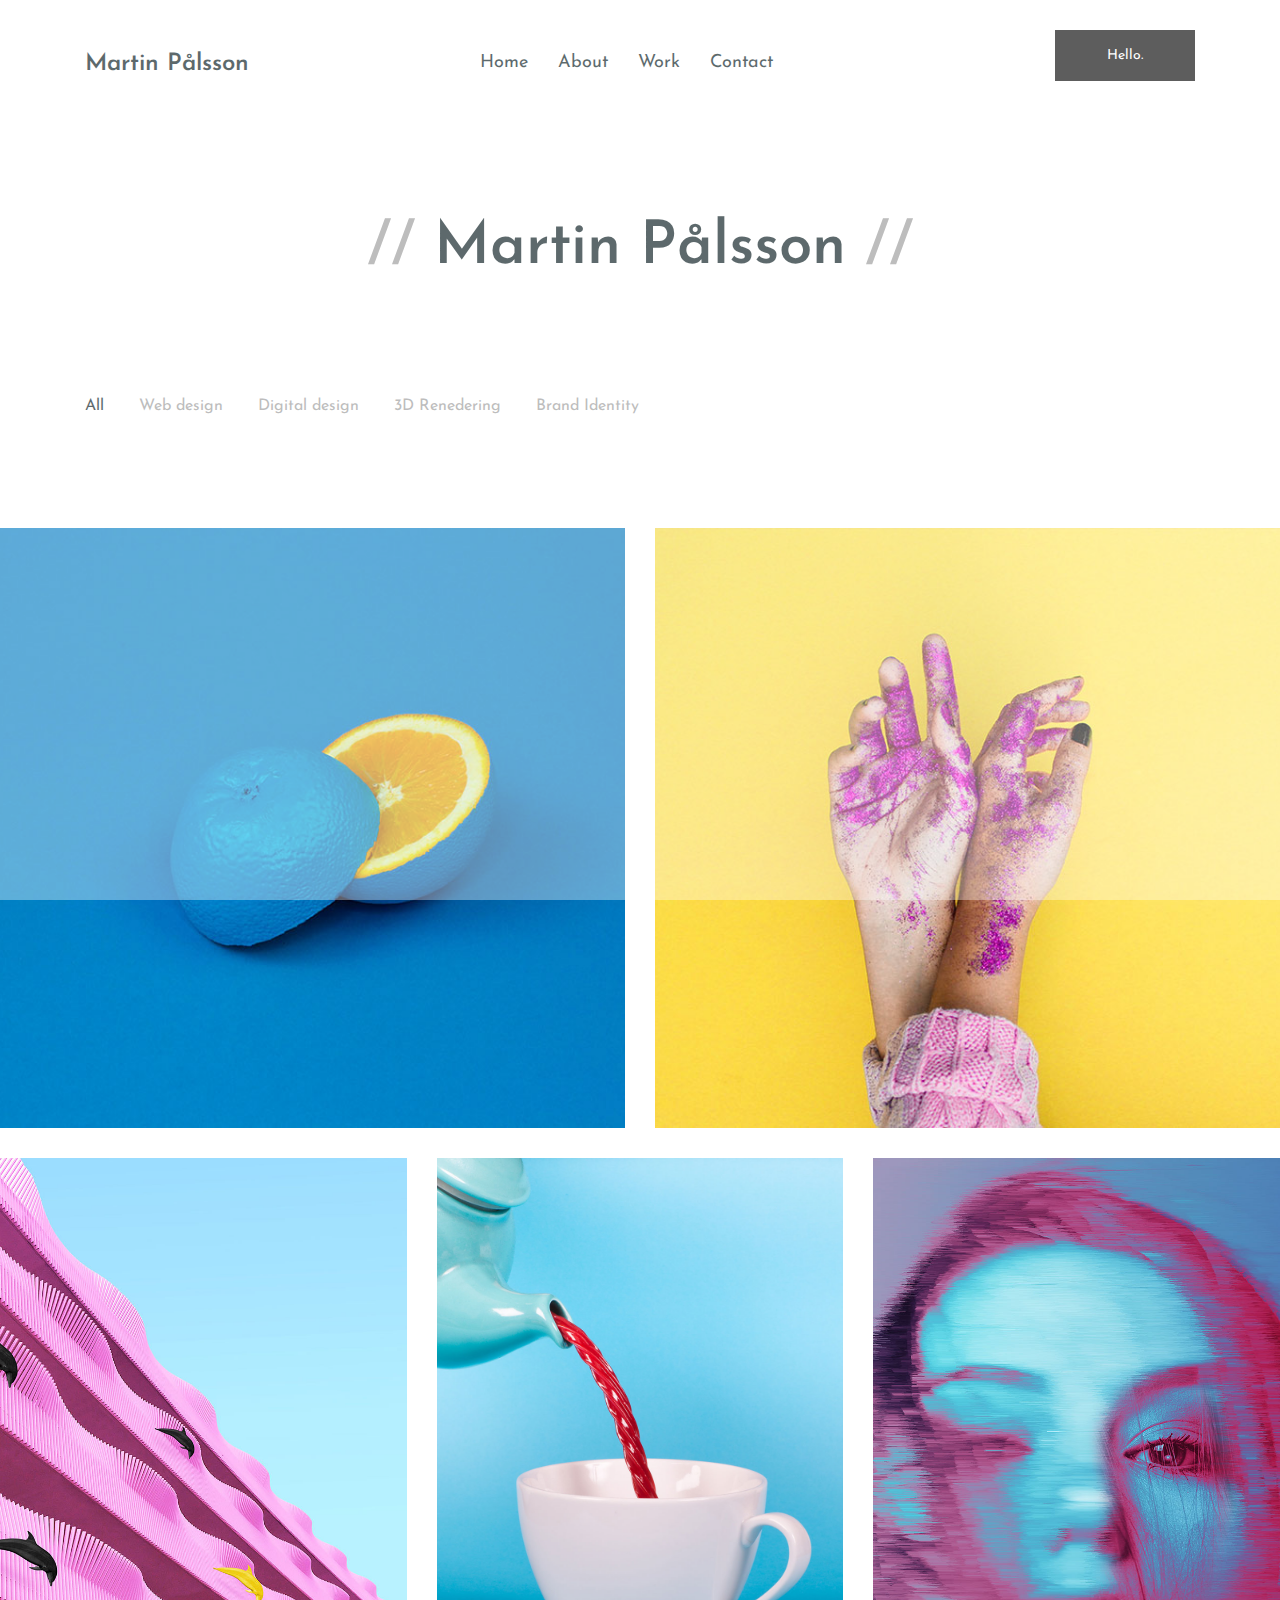
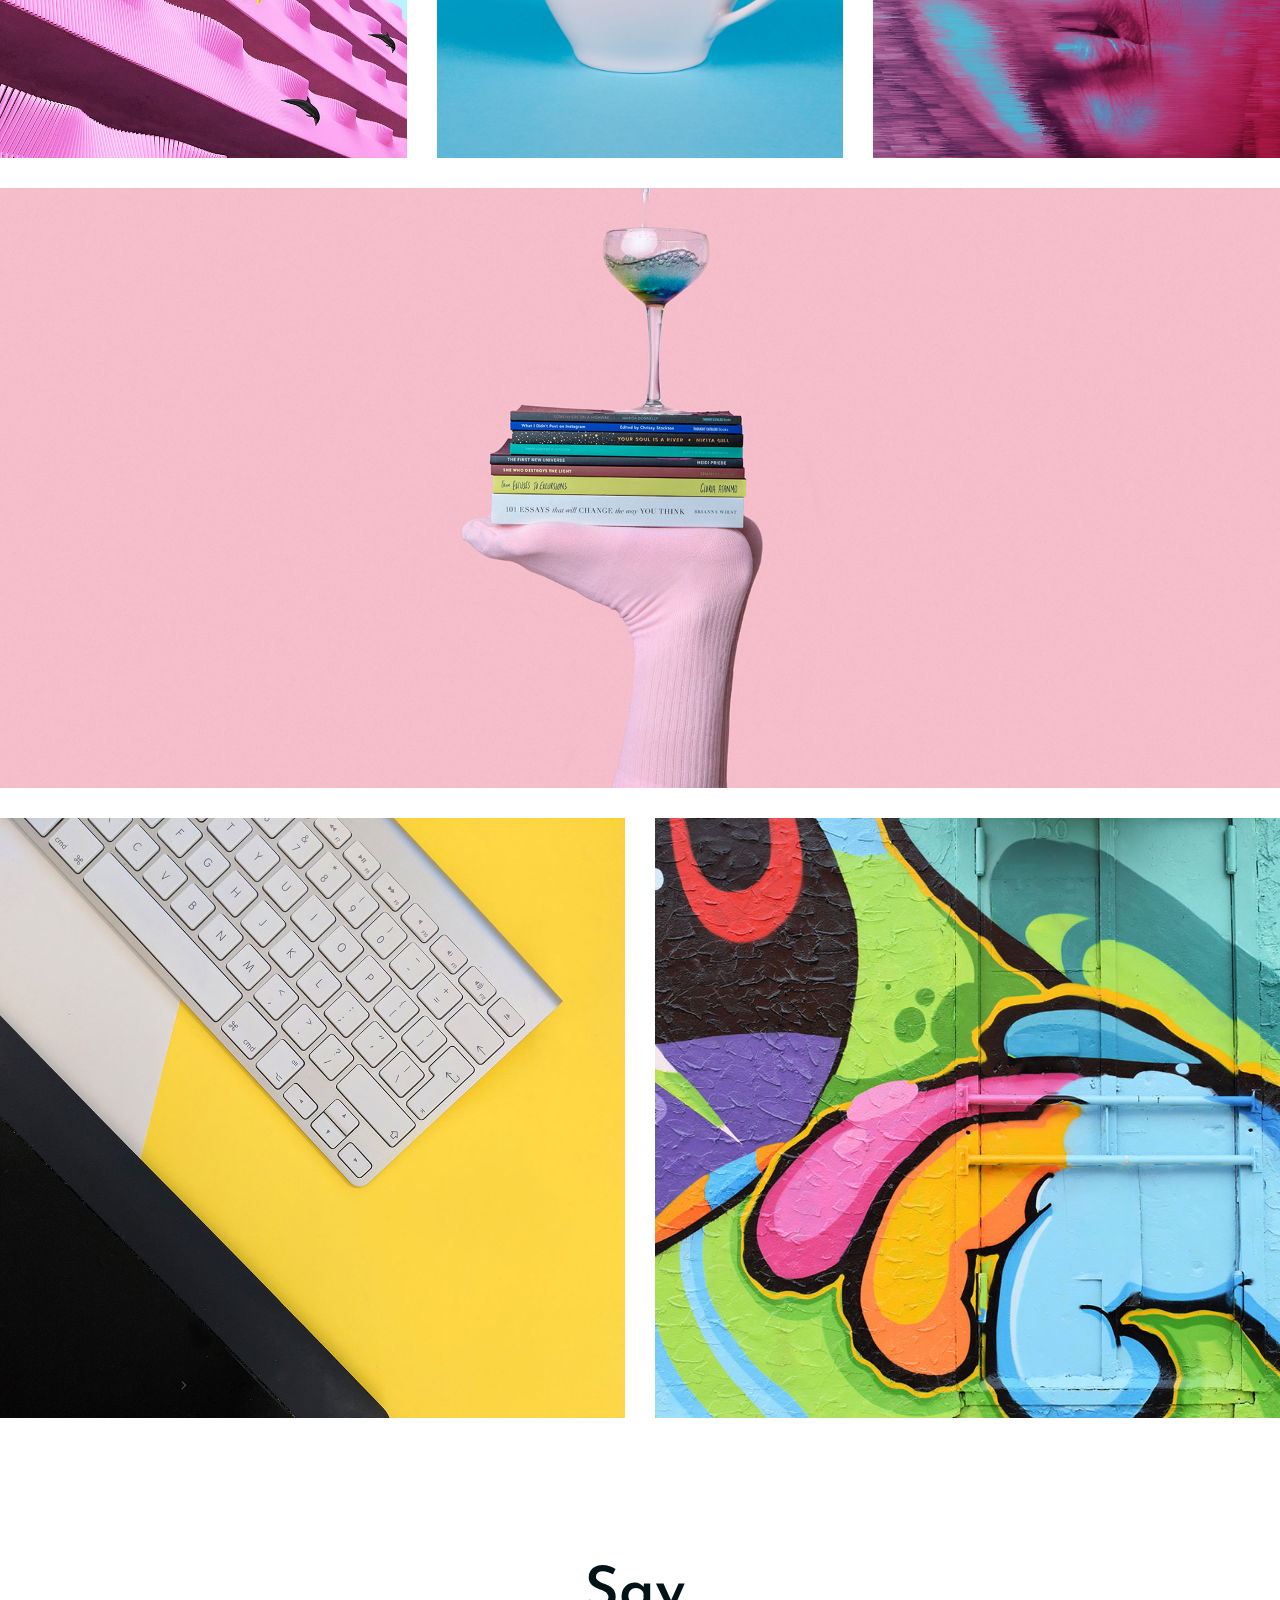
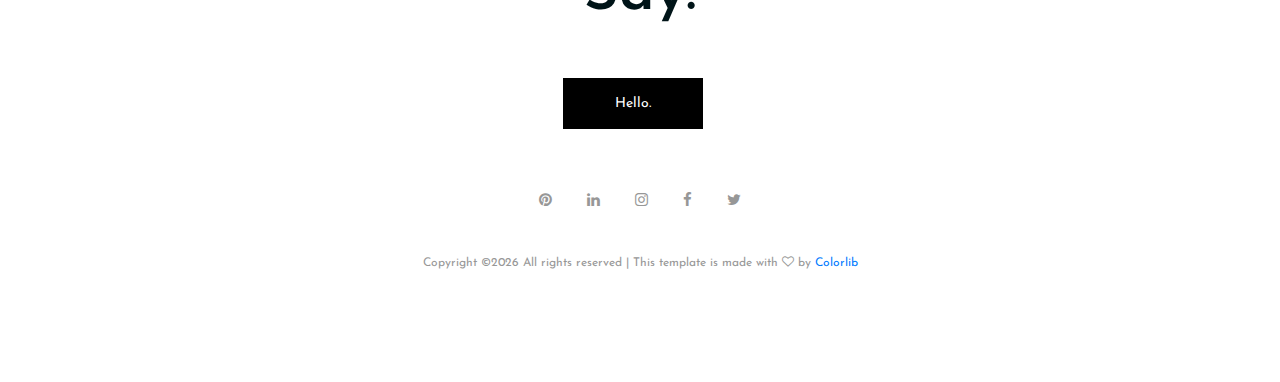
==== commit 7631f45e: "Update index.html" ====
--- a/index.html
+++ b/index.html
@@ -7,7 +7,7 @@
 	<meta name="keywords" content="portfolio, riddle, onepage, creative, html">
 	<meta name="viewport" content="width=device-width, initial-scale=1.0">
 	<!-- Favicon -->   
-	<link href="img/favicon.png" rel="shortcut icon" type="image/png"/>
+	<link href="images/favicon.png" rel="shortcut icon" type="image/png"/>
 
 	<!-- Google Fonts -->
 	<link href="https://fonts.googleapis.com/css?family=Josefin+Sans:400,400i,600,600i,700" rel="stylesheet">
